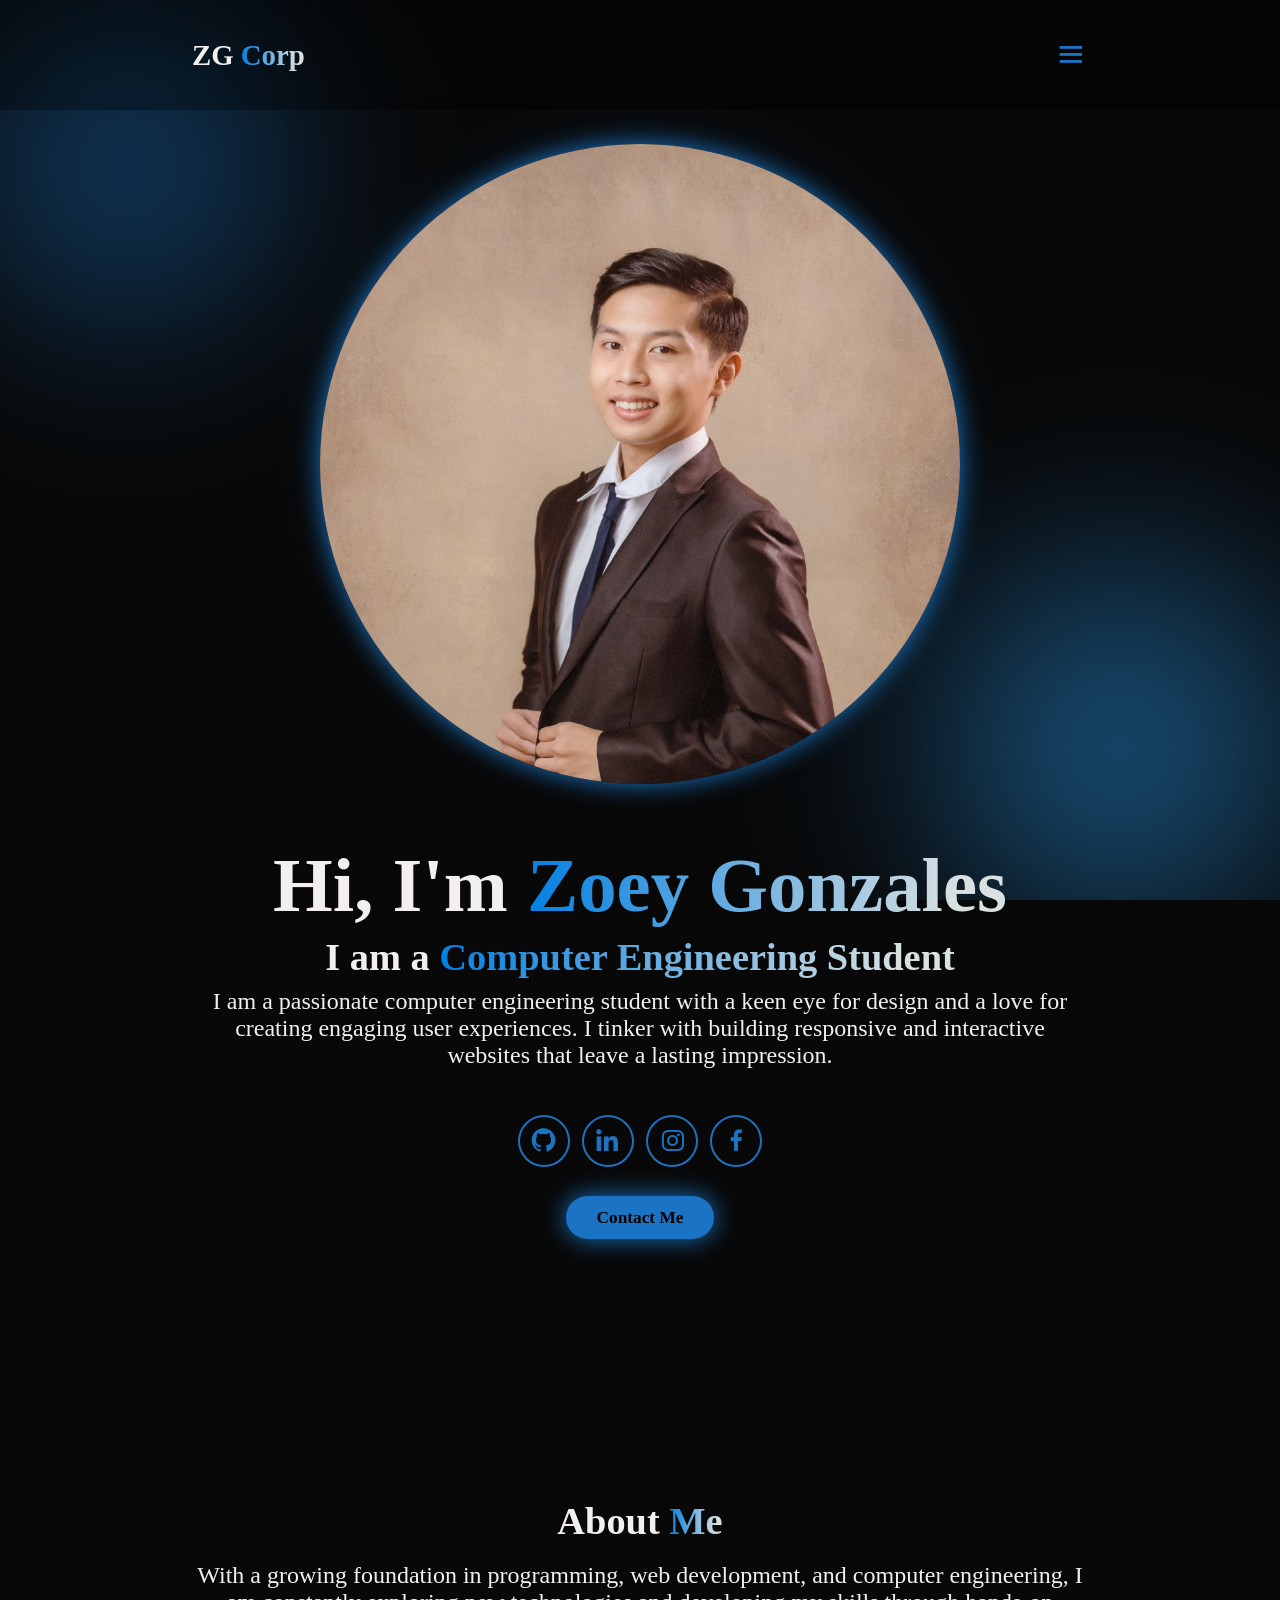
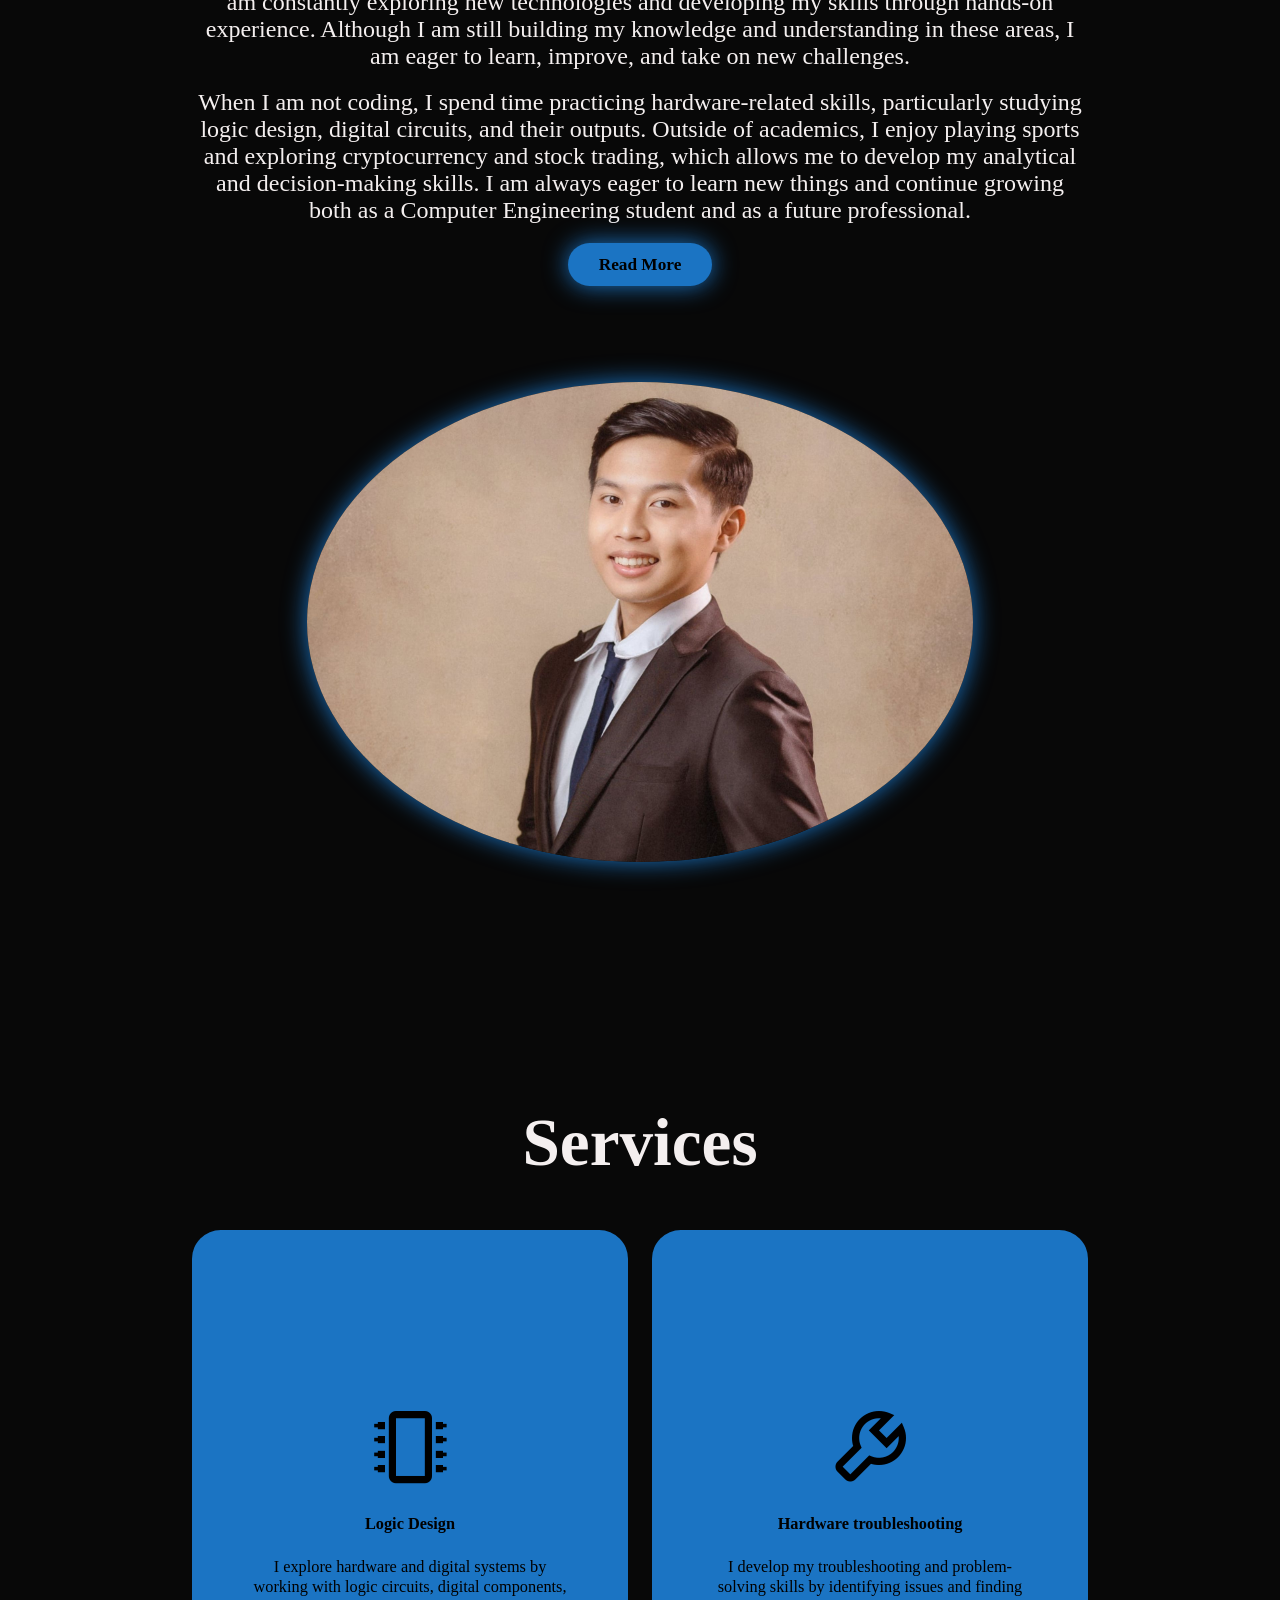
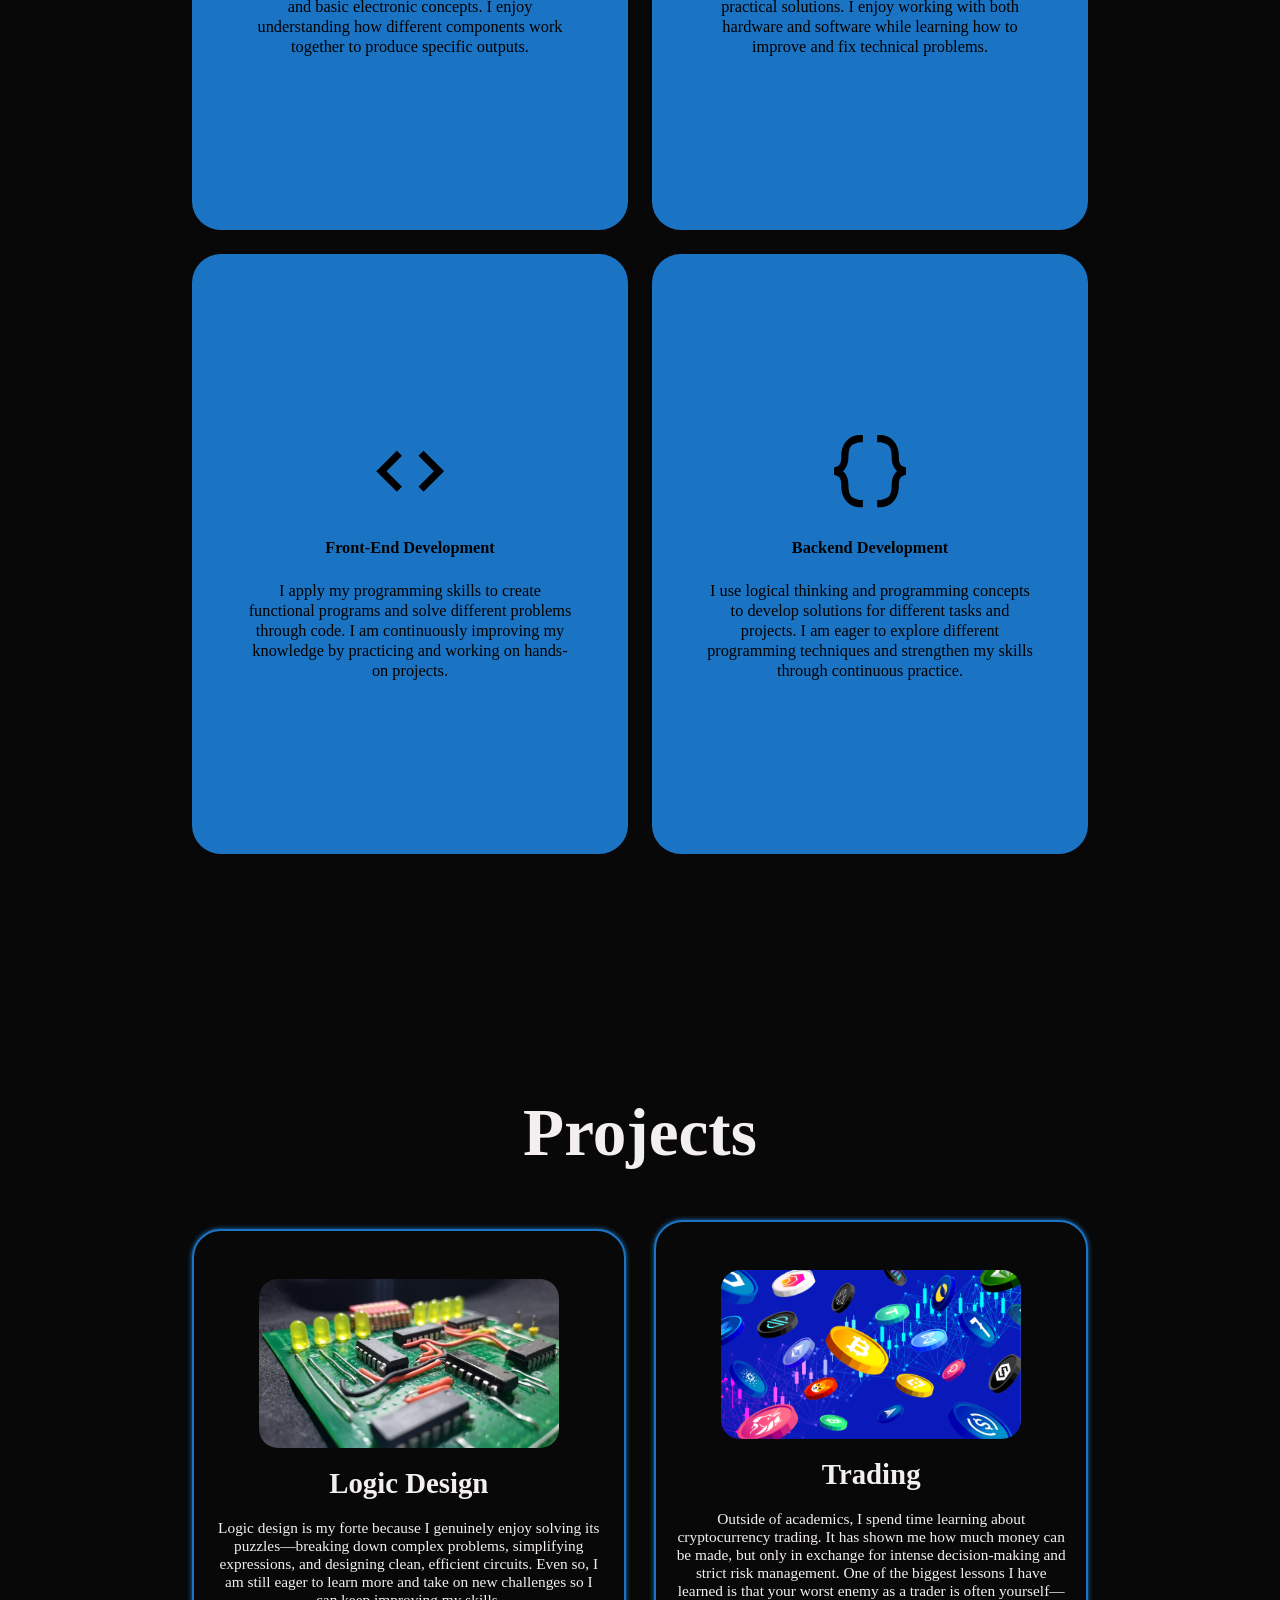
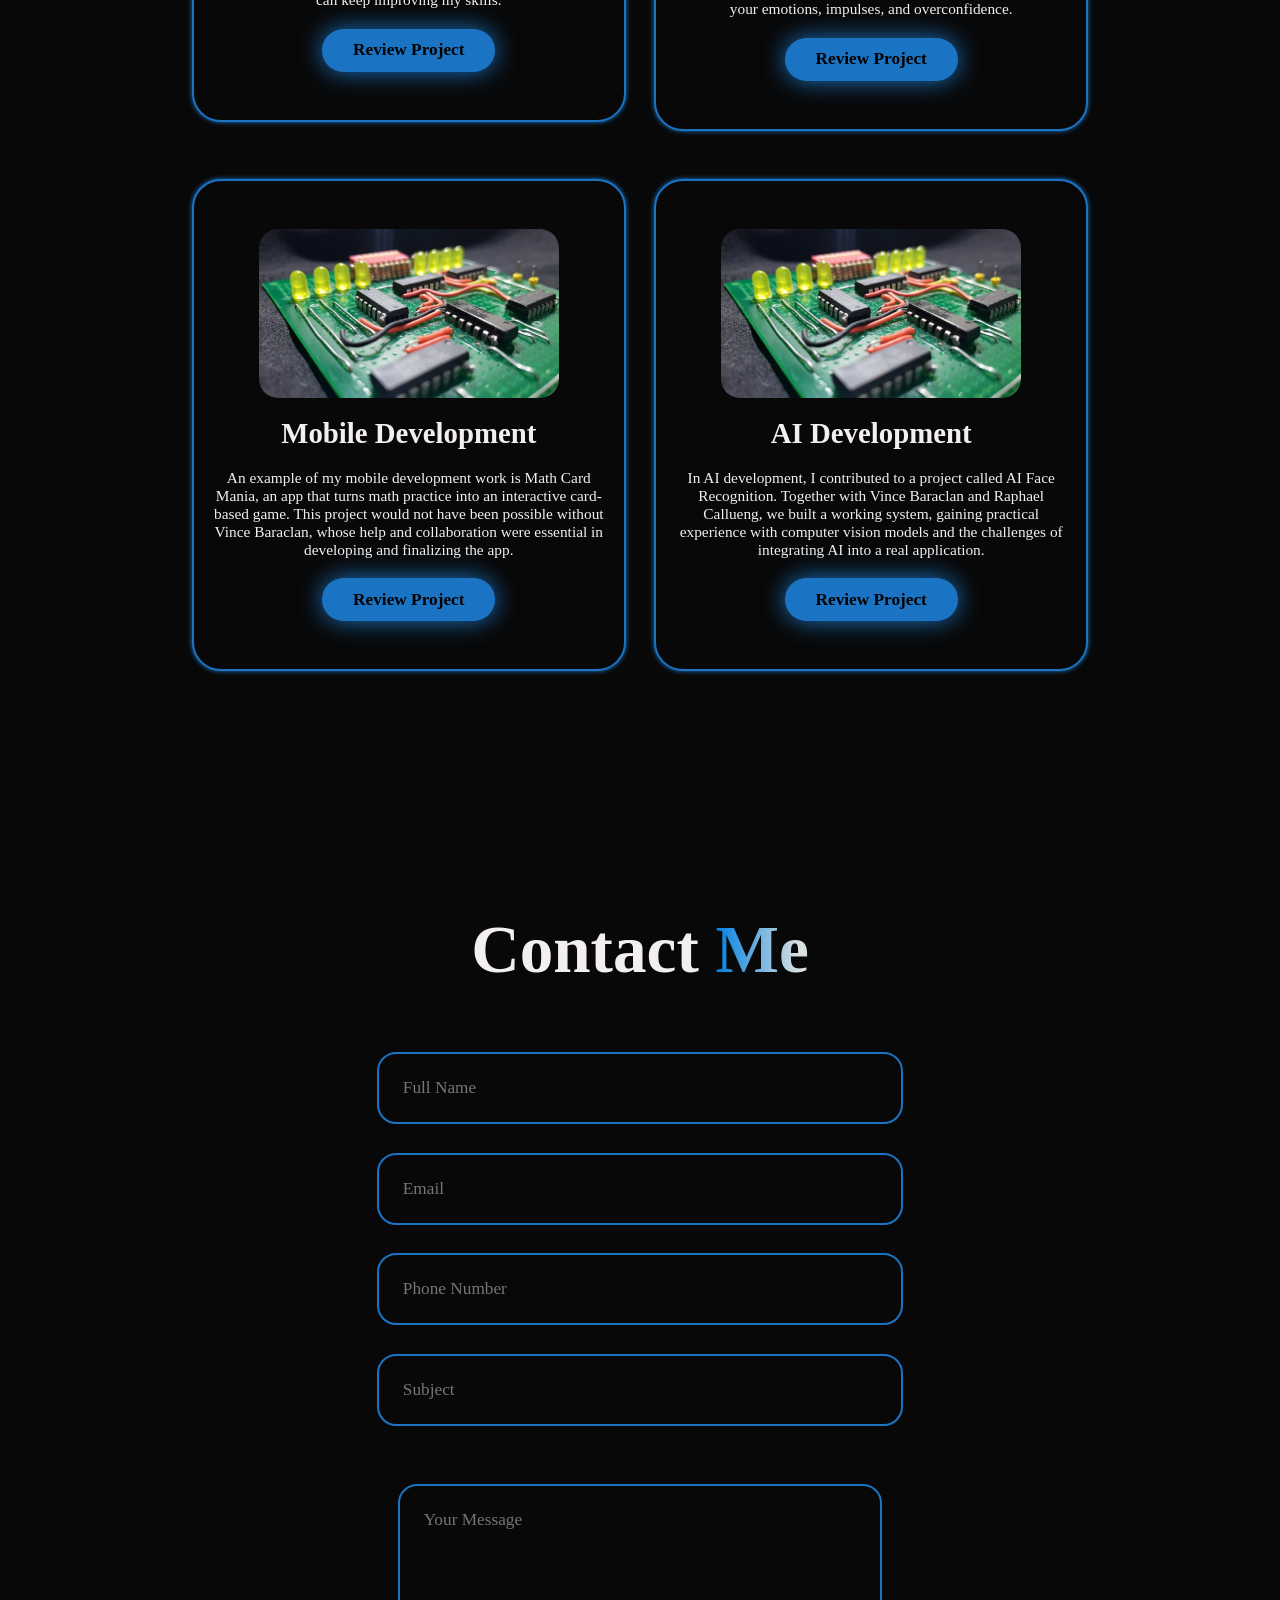
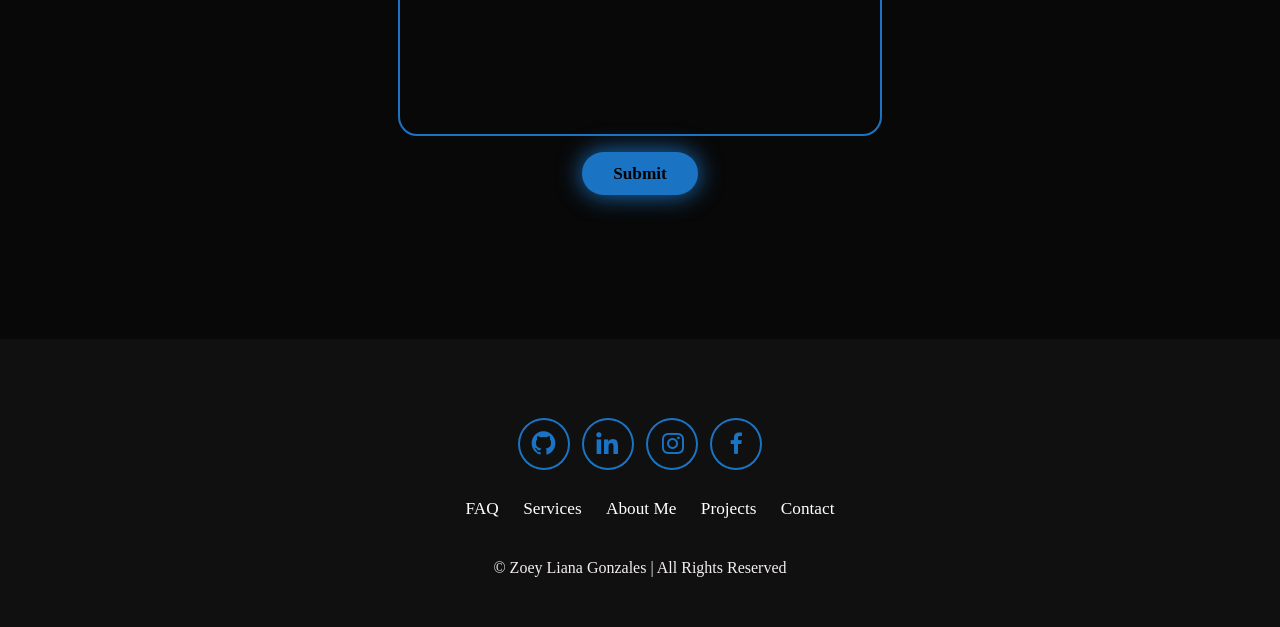
==== index.html @ 3fcd966b "Rename home.html to index.html" ====
<!DOCTYPE html>
<html lang="en">
  <head>
    <meta charset="UTF-8" />
    <meta name="viewport" content="width=device-width, initial-scale=1.0" />
    <title>Portfolio Website</title>
    <link rel="stylesheet" href="style.css" />
    <link
      href="https://unpkg.com/boxicons@2.1.4/css/boxicons.min.css"
      rel="stylesheet"/>
    <link rel="icon" type="image/png" href="favicon.png">
  </head>
  <body>

    
    <div id="glow"></div>
    

    <header class="header">

        <a href="#home" class="logo">ZG 
         <span>Corp</span>
        </a>

        <i class="bx bx-menu" id="menu-icon"></i>

        <nav class="navbar">
            <a href="#home">Home</a>
            <a href="#about">About</a>
            <a href="#services">Services</a>
            <a href="#projects">Projects</a>
            <a href="#contact">Contact</a>
        </nav>




    </header>

    <section class="home" id="home">
      <div class="home-content">
        <h1>
          Hi, I'm <span>Zoey Gonzales</span>
        </h1>
        <h3>I am a <span>Computer Engineering Student</span></h3>
        <p>
          I am a passionate computer engineering student with a keen eye for design and
          a love for creating engaging user experiences. I tinker with
          building responsive and interactive websites that leave a lasting
          impression.
        </p>
        <div class="social-icons">
          <a href="https://github.com/Vitazona" target="_blank" title="Goes to Github">
            <i class="bx bxl-github"></i>
          </a>

          <a href="https://www.linkedin.com/in/zoey-gonzales-838310298/" target="_blank" title="Goes to LinkedIn">
            <i class="bx bxl-linkedin"></i>
          </a>

          <a href="https://www.instagram.com/koala_minz/" target="_blank" title="Goes to Instagram">
            <i class="bx bxl-instagram"></i>
          </a>

          <a href="https://www.facebook.com/profile.php?id=61594314697159" target="_blank" title="Goes to Facebook">
            <i class="bx bxl-facebook"></i>
          </a>

        </div>
        
        <div class="btn-group">

          <a href="#contact" class="btn">Contact Me</a>
        </div>

      </div>

      <div class="home-img">
        <img src="Zoey.jpg" alt="">
      </div>
      
    </section>

    <section class="about" id="about">
      <div class="about-img">
        <img src="Zoey.jpg" alt="">
      </div>

      <div class="about-content">
        <h2>About <span>Me</span></h2>
        <p>
          With a growing foundation in programming, web development, and computer engineering, I am constantly 
          exploring new technologies and developing my skills through hands-on experience. Although I am still 
          building my knowledge and understanding in these areas, I am eager to learn, improve, and take on new 
          challenges.
        </p>
        <p>
          When I am not coding, I spend time practicing hardware-related skills, particularly studying 
          logic design, digital circuits, and their outputs. Outside of academics, I enjoy playing sports 
          and exploring cryptocurrency and stock trading, which allows me to develop my analytical and decision-making skills. 
          I am always eager to learn new things and continue growing both as a Computer Engineering student and as a future professional.
        </p>
        <a href="#" class="btn">Read More</a>
      </div>
    </section> 

    <section class="services" id="services">

      <h2 class="heading">Services</h2>
      
      <div class="services-container">
        <div class="service-box">
          <div class="service-info">
            <i class="bx bx-microchip"></i>
            <h4>Logic Design</h4>
            <p>
              I explore hardware and digital systems by working with 
              logic circuits, digital components, and basic electronic concepts. 
              I enjoy understanding how different components work together to produce 
              specific outputs.
            </p>
          </div>
        </div>

        <div class="service-box">
          <div class="service-info">
            <i class="bx bx-wrench"></i>
            <h4>Hardware troubleshooting</h4>
            <p>
              I develop my troubleshooting and problem-solving skills by identifying 
              issues and finding practical solutions. I enjoy working with both hardware 
              and software while learning how to improve and fix technical problems.
            </p>
          </div>
        </div>

        <div class="service-box">
          <div class="service-info">
            <i class="bx bx-code"></i>
            <h4>Front-End Development</h4>
            <p>
              I apply my programming skills to create functional programs and solve different 
              problems through code. I am continuously improving my knowledge by practicing 
              and working on hands-on projects.
            </p>
          </div>
        </div>

        <div class="service-box">
          <div class="service-info">
            <i class="bx bx-code-curly"></i>
            <h4>Backend Development</h4>
            <p>
              I use logical thinking and programming concepts to develop solutions for different tasks 
              and projects. I am eager to explore different programming techniques and strengthen my skills 
              through continuous practice.
            </p>
          </div>
        </div>
      </div>

    </section>

    <section class="projects" id="projects">

      <h2 class="heading">Projects</h2>

      <div class="project-box">
        <div class="project-card">
          <img src="logic-design.webp" alt="">

          <h3>Logic Design</h3>
          <p>
            Logic design is my forte because I genuinely enjoy solving its puzzles—breaking down complex problems, 
            simplifying expressions, and designing clean, efficient circuits. Even so, I am still eager to learn more and 
            take on new challenges so I can keep improving my skills.
          </p>
          <a href="https://www.tinkercad.com/dashboard/designs/circuits" target="_blank" title="Goes to Tinkercad">
            <div class="btn">Review Project</div>
          </a>
          
        </div>

        <div class="project-card">
          <img src="Crypto.png" alt="">

          <h3>Trading</h3>
          <p>
            Outside of academics, I spend time learning about cryptocurrency trading. It has shown me how much money can be made, 
            but only in exchange for intense decision-making and strict risk management. One of the biggest lessons I have learned 
            is that your worst enemy as a trader is often yourself—your emotions, impulses, and overconfidence.
          </p>
          <a href="https://www.binance.com/en" target="_blank" title="Goes to Tinkercad">
            <div class="btn">Review Project</div>
          </a>
        </div>

        <div class="project-card">
          <img src="logic-design.webp" alt="">

          <h3>Mobile Development</h3>
          <p>
            An example of my mobile development work is Math Card Mania, an app that turns math practice into an interactive card-based game. 
            This project would not have been possible without Vince Baraclan, whose help and collaboration were essential in developing 
            and finalizing the app.
          </p>
          <a href="https://github.com/Vitazona/Math-Card-Mania-1" target="_blank" title="Goes to Tinkercad">
            <div class="btn">Review Project</div>
          </a>
        </div>

        <div class="project-card">
          <img src="logic-design.webp" alt="">

          <h3>AI Development</h3>
          <p>
            In AI development, I contributed to a project called AI Face Recognition. Together with Vince Baraclan and Raphael Callueng, 
            we built a working system, gaining practical experience with computer vision models and the challenges of integrating AI into 
            a real application.
          </p>
          <a href="https://github.com/Vitazona/AI-Face-Recognition" target="_blank" title="Goes to Tinkercad">
            <div class="btn">Review Project</div>
          </a>
        </div>
      </div>

    </section>

    <section class="contact" id="contact">
      <h2 class="heading">Contact <span>Me</span>
      </h2>

      <form action='#'>

        <div class="input-group">
          <div class="input-box">
            <input type="text" placeholder="Full Name">
            <input type="email" placeholder="Email">
          </div>
          <div class="input-box">
            <input type="number" placeholder="Phone Number">
            <input type="text" placeholder="Subject">
          </div>


        </div>
        <div class="input-group-2">
          <textarea name="" id="" placeholder="Your Message" cols="30" rows="10"></textarea>
          <input type="submit" placeholder="Send Message" class="btn">

        </div>

      </form>
        
    </section>


      
    <footer class="footer">
      <div class="social-icons">
        <a href="#">
        <i class="bx bxl-github"></i>
        </a>

        <a href="#">
          <i class="bx bxl-linkedin"></i>
        </a>

        <a href="#">
          <i class="bx bxl-instagram"></i>
        </a>

        <a href="#">
          <i class="bx bxl-facebook"></i>
        </a>

      </div>

      <ul class="list">
        <li>
          <a href="#">FAQ</a>
        </li>

        <li>
          <a href="#services">Services</a>
        </li>

        <li>
          <a href="#about">About Me</a>
        </li>

        <li>
          <a href="#projects">Projects</a>
        </li>
          
        <li>
          <a href="#contact">Contact</a>
        </li>

      </ul>

      <p class="copyright">
        © Zoey Liana Gonzales | All Rights Reserved
      </p>

    </footer>
    <script src="script.js"></script>
  </body>
</html>
---- style.css ----
* {
  margin: 0;
  padding: 0;
  box-sizing: border-box;
  text-decoration: none;
  scroll-behavior: smooth;
  font-family: "Poppins";
}
:root {
  --bg-color: #080808;
  --second-bg-color: #101010;
  --text-color: rgb(244, 239, 239);
  --main-color: #1b74c3;
}
html {
  font-size: 60%;
  overflow-x: hidden;
}

body {
  background-color: var(--bg-color);
  color: var(--text-color);
}

/*Part 0 Glowing Cursor*/

#glow {
  position: fixed;
  inset: 0;
  z-index: -10;
  pointer-events: none;
  overflow: hidden;
  background: #080808;
 
  background-image:
    radial-gradient(
      600px circle at var(--x, 50%) var(--y, 50%),
      rgba(27, 116, 195, 0.35),
      transparent 60%
    );
  transition: background-image 0.1s ease-out;
}

#glow::before,
#glow::after {
  content: "";
  position: absolute;
  border-radius: 50%;
  filter: blur(80px);
  opacity: 0.55;
}
#glow::before {
  width: 40vw; height: 40vw;
  top: -10%; left: -10%;
  background: radial-gradient(circle, #1b74c3, transparent 70%);
  animation: drift1 18s ease-in-out infinite alternate;
}
#glow::after {
  width: 45vw; height: 45vw;
  bottom: -15%; right: -10%;
  background: radial-gradient(circle, #2da6ff, transparent 70%);
  animation: drift2 22s ease-in-out infinite alternate;
}
@keyframes drift1 {
  0%   { transform: translate(0, 0) scale(1); }
  100% { transform: translate(15vw, 20vh) scale(1.25); }
}
@keyframes drift2 {
  0%   { transform: translate(0, 0) scale(1.1); }
  100% { transform: translate(-12vw, -18vh) scale(0.9); }
}

/*Part 1 Home*/

.header {
  position: fixed;
  width: 100%;
  top: 0;
  left: 0;
  padding: 4rem 15%;
  background: rgba(0, 0, 0, 0.3);
  backdrop-filter: blur(9px);
  display: flex;
  justify-content: space-between;
  align-items: center;
  z-index: 1000;
}

#menu-icon {
  font-size: 3.5rem;
  color: var(--main-color);
  display: none;
}

.logo {
  font-size: 3rem;
  color: var(--text-color);
  font-weight: 800;
  cursor: pointer;
  transition: 0.3s ease-in-out;
}

.logo:hover {
  transform: scale(1.1);
}

span{
  background: linear-gradient(
    270deg, 
    #dae1e1 10%, 
    #0280e1 100%
  );  
  background-clip: text;
  color:transparent;
}
.navbar a {
  font-size: 1.8rem;
  color: var(--text-color);
  margin-left: 4rem;
  font-weight: 500;
  transition: 0.3s ease-in-out;
  border-bottom: 3px solid transparent;
}
.navbar a:hover {
  color: var(--main-color);
  border-bottom: 3px solid var(--main-color);
}


.gradient-btn:hover{
  transform: scale(1.05);
}

section {
  min-height: 100vh;
  padding:10rem 15%;
}
.home{
  display: flex;
  align-items: center;
  justify-content: center;
  gap: 15rem;

}

.home-content{
  display: flex;
  flex-direction: column;
  align-items: flex-end;
  text-align: right;
}

.home-content h1{
  font-size: 8rem;
  font-weight: 700;
  margin-top: 1.5rem;
  line-height: 1;
  
}
.home-content h3{
  margin: 1rem 0;
  font-size: 4rem;

}
.home-content p{
  font-size: 2.5rem;
  font-weight: 500;
  margin-bottom: 1.8rem;
}
.home-img img{
  width: 50rem;
  height: 50rem;
  object-fit: cover;
  border-radius: 50%;
  box-shadow: 0 0 25px var(--main-color);
  transition: 0.4s ease-in-out;
}
.home-img img:hover{
  box-shadow: 0 0 50px var(--main-color),
              0 0 50px var(--main-color),
              0 0 50px var(--main-color);
}

/*Part 2 socials*/

.social-icons a{
  display: inline-flex;
  align-items: center;
  justify-content: center;
  font-size: 3rem;
  padding: 1rem;
  background: transparent;
  border: 2px solid var(--main-color);
  border-radius: 50%;
  color: var(--main-color);
  margin: 3rem 0.5rem;
  transition: 0.3s ease-in-out;
}

.social-icons a:hover{
  color: var(--text-color);
  background-color: var(--main-color);
  transform: scale(1.2) translateY(-5px);
  box-shadow: 0 0 25px var(--main-color);
}
.btn-group{
  display: flex;
  gap: 1.5rem;

}
.btn{
  display: inline-block;
  padding: 1rem 3rem;
  background-color: var(--main-color);
  box-shadow: 0 0 25px var(--main-color);
  border-radius: 3rem;
  font-size: 1.8rem;
  color: black;
  border: 2px solid transparent;
  font-weight: 600;
  transition: 0.3s ease-in-out;
}
.btn:hover{
  transform: scale(1.05);
    box-shadow: 0 0 50px var(--main-color),
                0 0 50px var(--main-color);
}
.btn-group a:nth-of-type(2){
  background-color: black;
  color: var(--main-color);
  border: 2px solid var(--main-color);
  box-shadow: 0 0 25px transparent;
}
.btn-group a:nth-of-type(2):hover{
  background-color: var(--main-color);
  color: black;
  box-shadow: 0 0 50px var(--main-color);
}

/*Part 4 About*/

.about{
  display: flex;
  justify-content: center;
  align-items: center;
  gap: 10rem;
 

}

.about-img img{
  width: 50rem;
  height: 50rem;
  object-fit: cover;
  border-radius: 50%;
  box-shadow: 0 0 25px var(--main-color);
  transition: 0.4s ease-in-out;

}
.about-img img:hover{
  box-shadow: 0 0 50px var(--main-color),
              0 0 50px var(--main-color),
              0 0 100px var(--main-color);
}
.about-content h2{
  font-size: 4rem;
  text-align: left;

}
.about-content p{
  font-size: 2.5rem;
  margin-bottom: 2rem;
}
.abut-content .btn{
  margin-top: 3rem 0;
}

::-webkit-scrollbar {
  width: 20px;
}

::-webkit-scrollbar-thumb {
  background: var(--main-color);
}

::-webkit-scrollbar-track {
  background: var(--second-bg-color);
}

/*Part 5 Services*/

.heading{
  text-align: center;
  font-size: 7rem;
  margin: 5rem 0;

}
.services{
  
  color:black;

}
.services h2{
  color: var(--text-color);
}
.services-container{
  display:grid;
  grid-template-columns: repeat(auto-fit, minmax(300px, 1fr));
  align-items: center;
  gap: 2.5rem;
}
.service-box{
  display: flex;
  justify-content: center;
  align-items: center;
  background-color: var(--main-color);
  height: 600px;
  border-radius: 3rem;
  cursor: pointer;
  border: 5px solid transparent;
  transition: 0.4s ease-in-out;
}
.service-box:hover{
  background: var(--second-bg-color);
  color: var(--main-color);
  border: 5px solid var(--main-color);
  transform: scale(1.03);
}
.service-info{
  font-size: 1.7rem;
  display: flex;
  flex-direction: column;
  text-align: center;
  justify-content: center;
  align-items: center;
  padding:5rem;
}
.service-info h4{
  font-size: rem;
  margin: 2rem 0;
  font-weight: 600;
  line-height: 1.7;
}
.service-info i{
  font-size: 9rem;
}

/*Part 6 Project*/

.project-box{
  display:grid;
  grid-template-columns: repeat(auto-fit, minmax(350px, 1fr));
  place-items: center;
  gap:3rem;
  row-gap: 5rem;
}

.project-card{
  display: flex;
  flex-direction: column;
  align-items: center;
  justify-content: center;
  text-align: center;
  background-color: var(--bg-color);
  border: 2px solid var(--main-color);
  border-radius: 3rem;
  gap: 2rem;
  padding: 5rem 2rem;
  overflow: hidden;
  cursor:pointer;
  box-shadow: 0 0 5px var(--main-color);
  transition: 0.3s ease;

}
.project-card:hover{
  box-shadow: 0 0 25px var(--main-color),
              0 0 25px var(--main-color),
              0 0 25px var(--main-color);
  transform: scale(1.02);
}
.project-card img{
  max-width: 300px;
  border-radius: 2em;
  object-fit: cover;
}
.project-card h3{
  font-size: 3rem;

}
.project-card p{
  font-size: 1.6rem;
}


/*Part 7 Contact*/


.contact h2{
  margin-bottom: 3rem;
  color: var(--text-color);

}
.contact form{
  display: flex;
  align-items: center;
  justify-content: center;
  gap: 3rem;
  margin: 5rem 0;
  text-align: center;

}
.contact form .input-box input,
.contact form textarea{
  width: 100%;
  padding: 2.5rem;
  font-size: 1.8rem;
  color: var(--text-color);
  background-color: var(--bg-color);
  border: 2px solid var(--main-color);
  border-radius: 2rem;
  margin: 1.5rem 0;
  resize: none;
}

.footer{
  background-color: var(--second-bg-color);
  padding: 50px 0;

}
.footer .social-icons{
  text-align: center;
}

.footer ul{
  text-align: center;
  font-size: 1.8rem;

}
.footer ul li{
  display: inline-block;
  margin-left: 20px;
}

.footer ul li a{
  color: white;
  border-bottom: 3px solid transparent;
  transition: 0.3s ease-in-out;

}
.footer .copyright{
  text-align: center;
  margin-top: 40px;
  font-size: 16px;
}

@media(max-width:1285px){
  #menu-icon{
    display: block;
  }

  .navbar{
  position: absolute;
  top: 100%;
  right: 0;
  width: 50%;
  padding: 1rem 3rem;
  background: rgba(0, 0, 0, 0.8);
  border-bottom-left-radius: 2px var(--main-color);
  border-bottom: 2px solid var(--main-color);
  display: none;
  }

.navbar a{
  display: block;
  font-size: 2rem;
  margin: 3rem 0;
  color:var(--text-color);
  

  }
.navbar.active{
  display: block;


  }
  .gradient-btn{
    display: none;
  }
  .home{
    flex-direction: column-reverse;
    margin: 5rem 0;
    gap: 5rem
  }

  .home-content{
    align-items: center;
    text-align:center;
  }
  .home-img img{
    width: 50vw;
    height: 50vw;
  }
  .about{
    flex-direction: column-reverse;
    text-align: center;

  }

  .about h2{
    text-align: center;
    margin: 2rem 0;
  } 
  .about img{
    width: 52vw;
  }

  .contact form{
    flex-direction: column;
  }
}
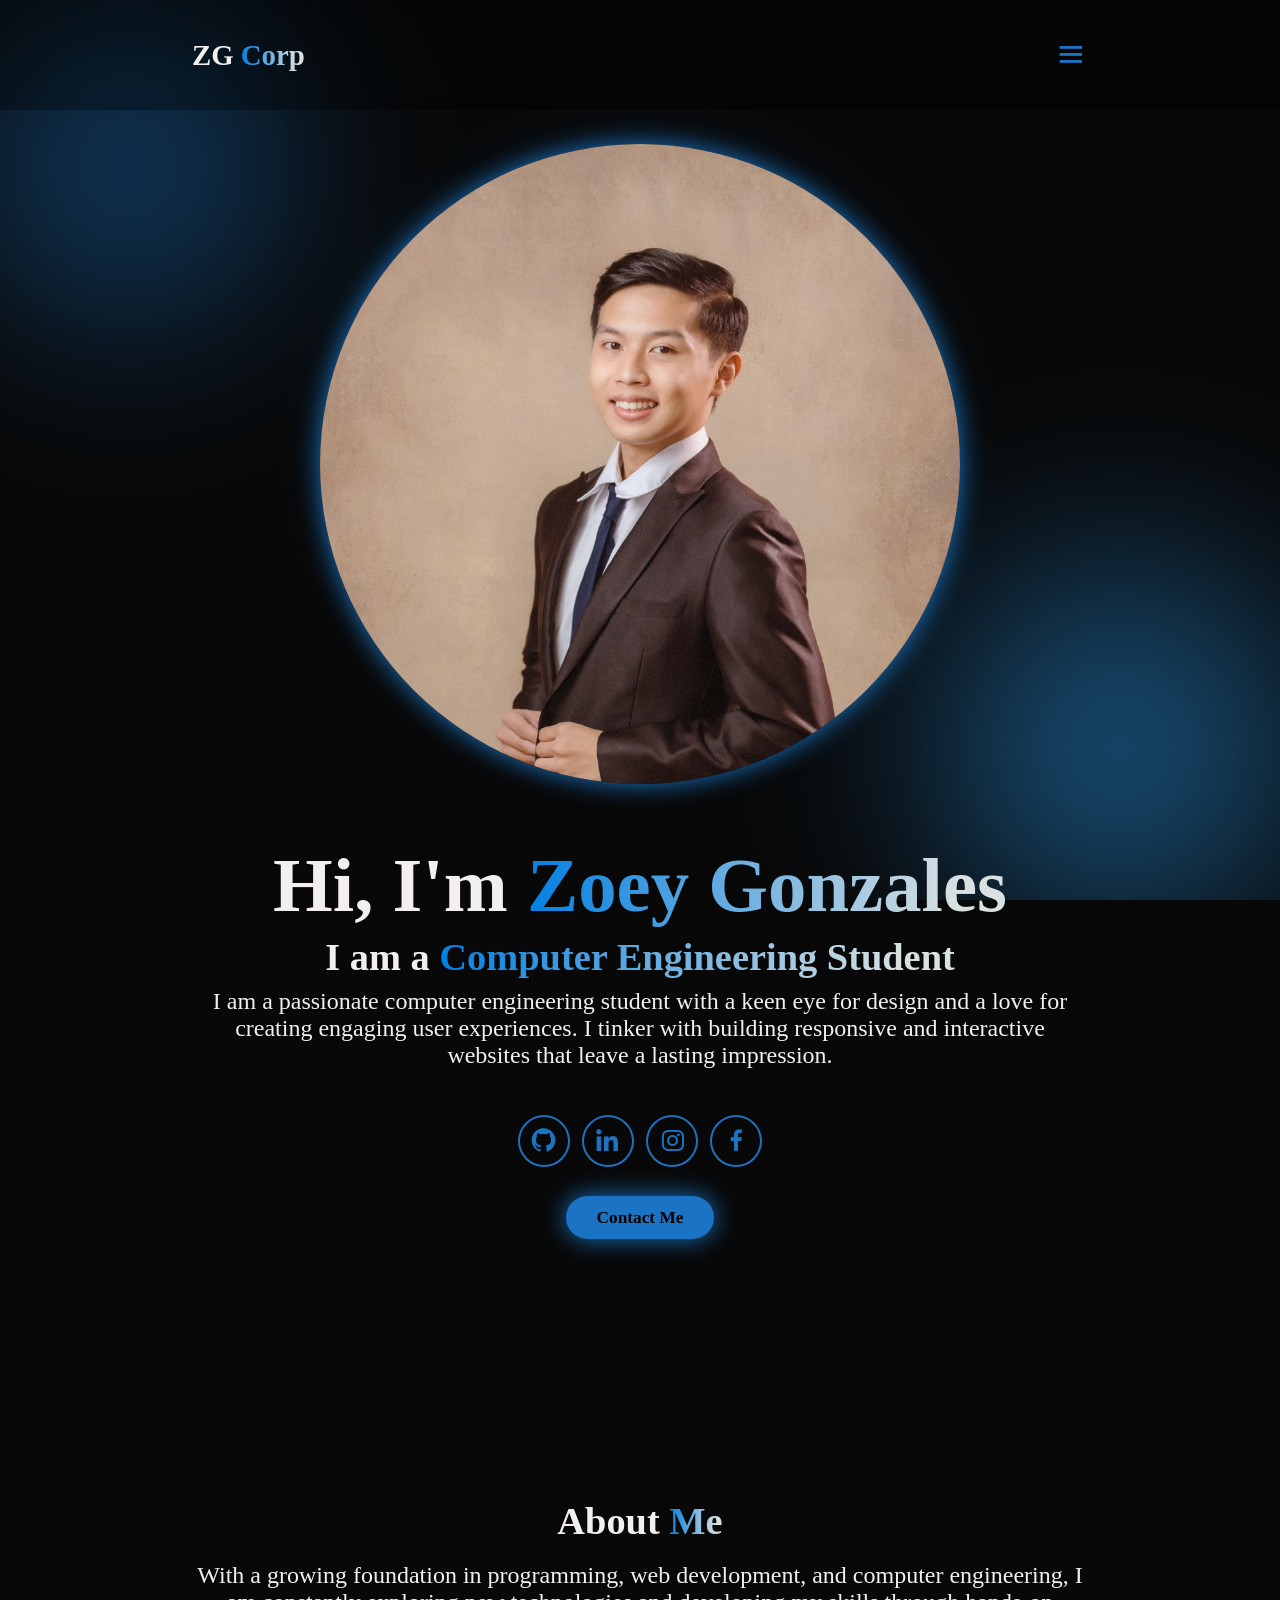
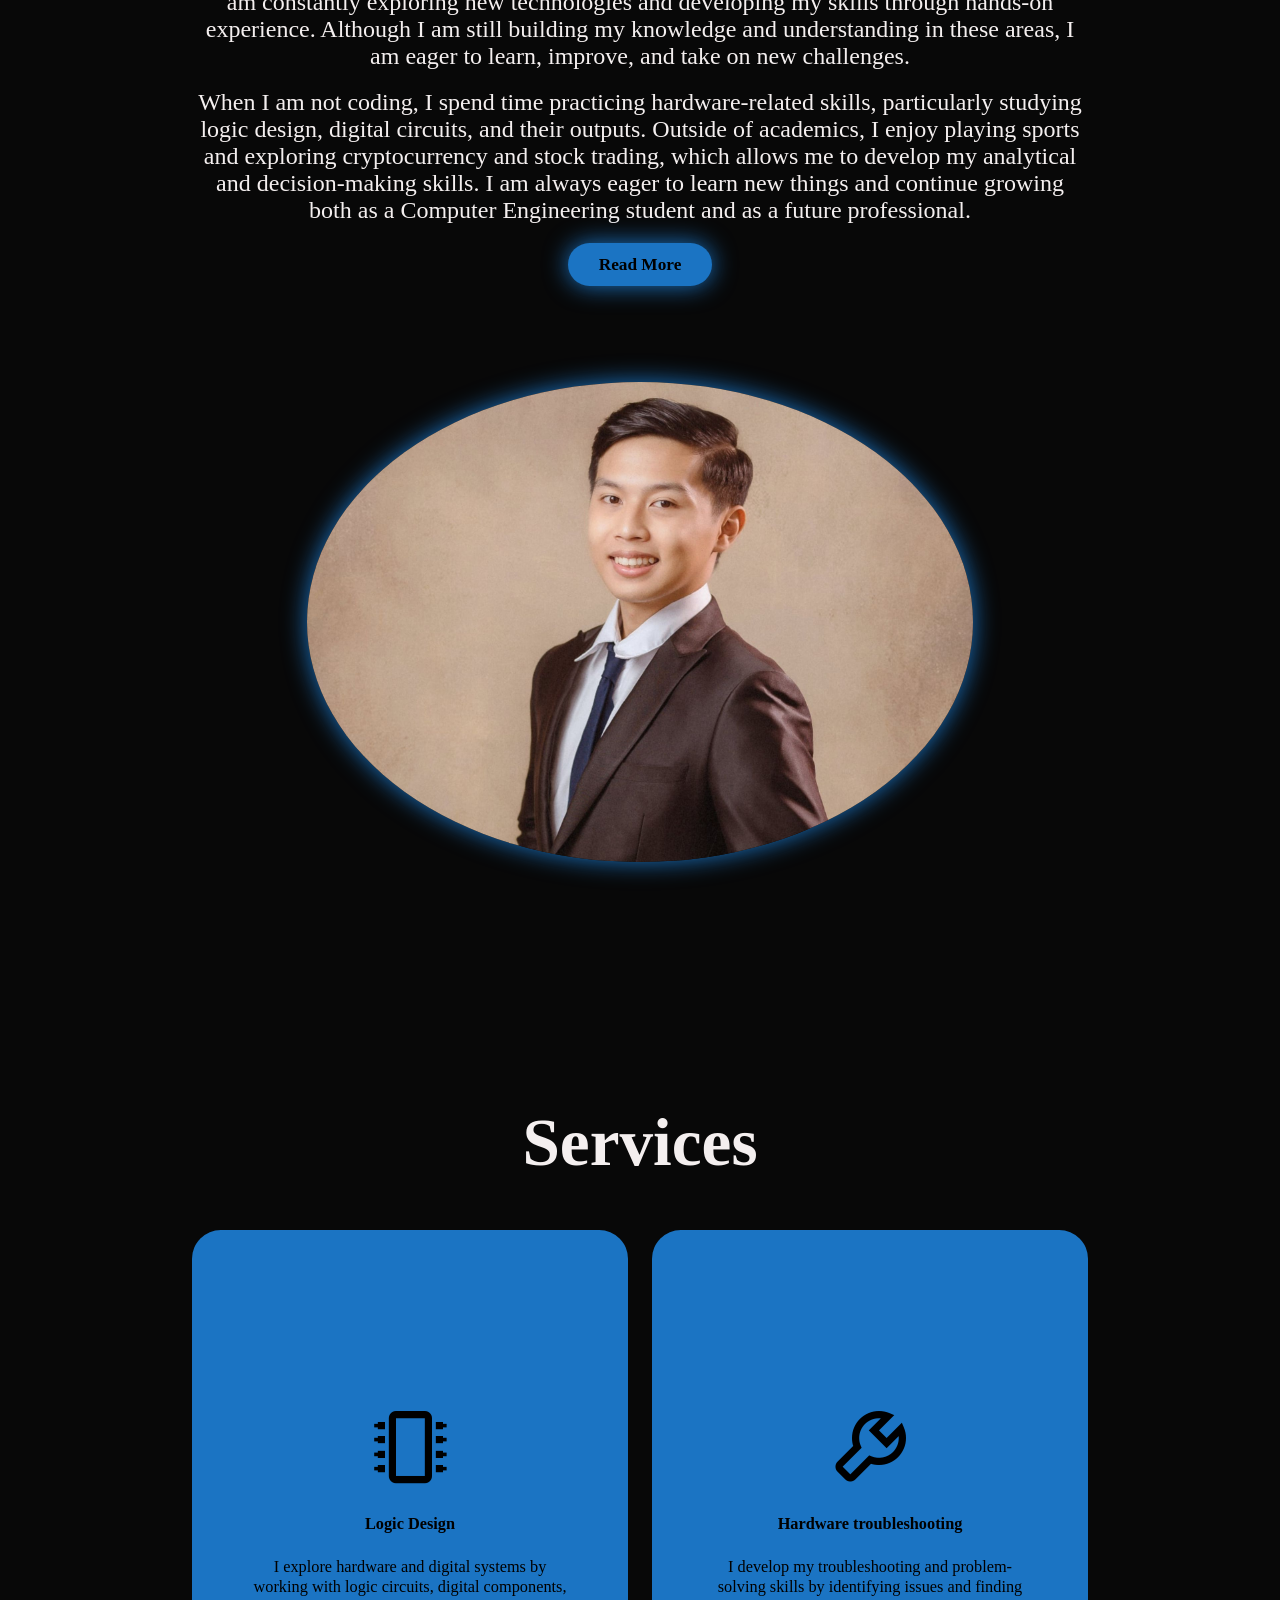
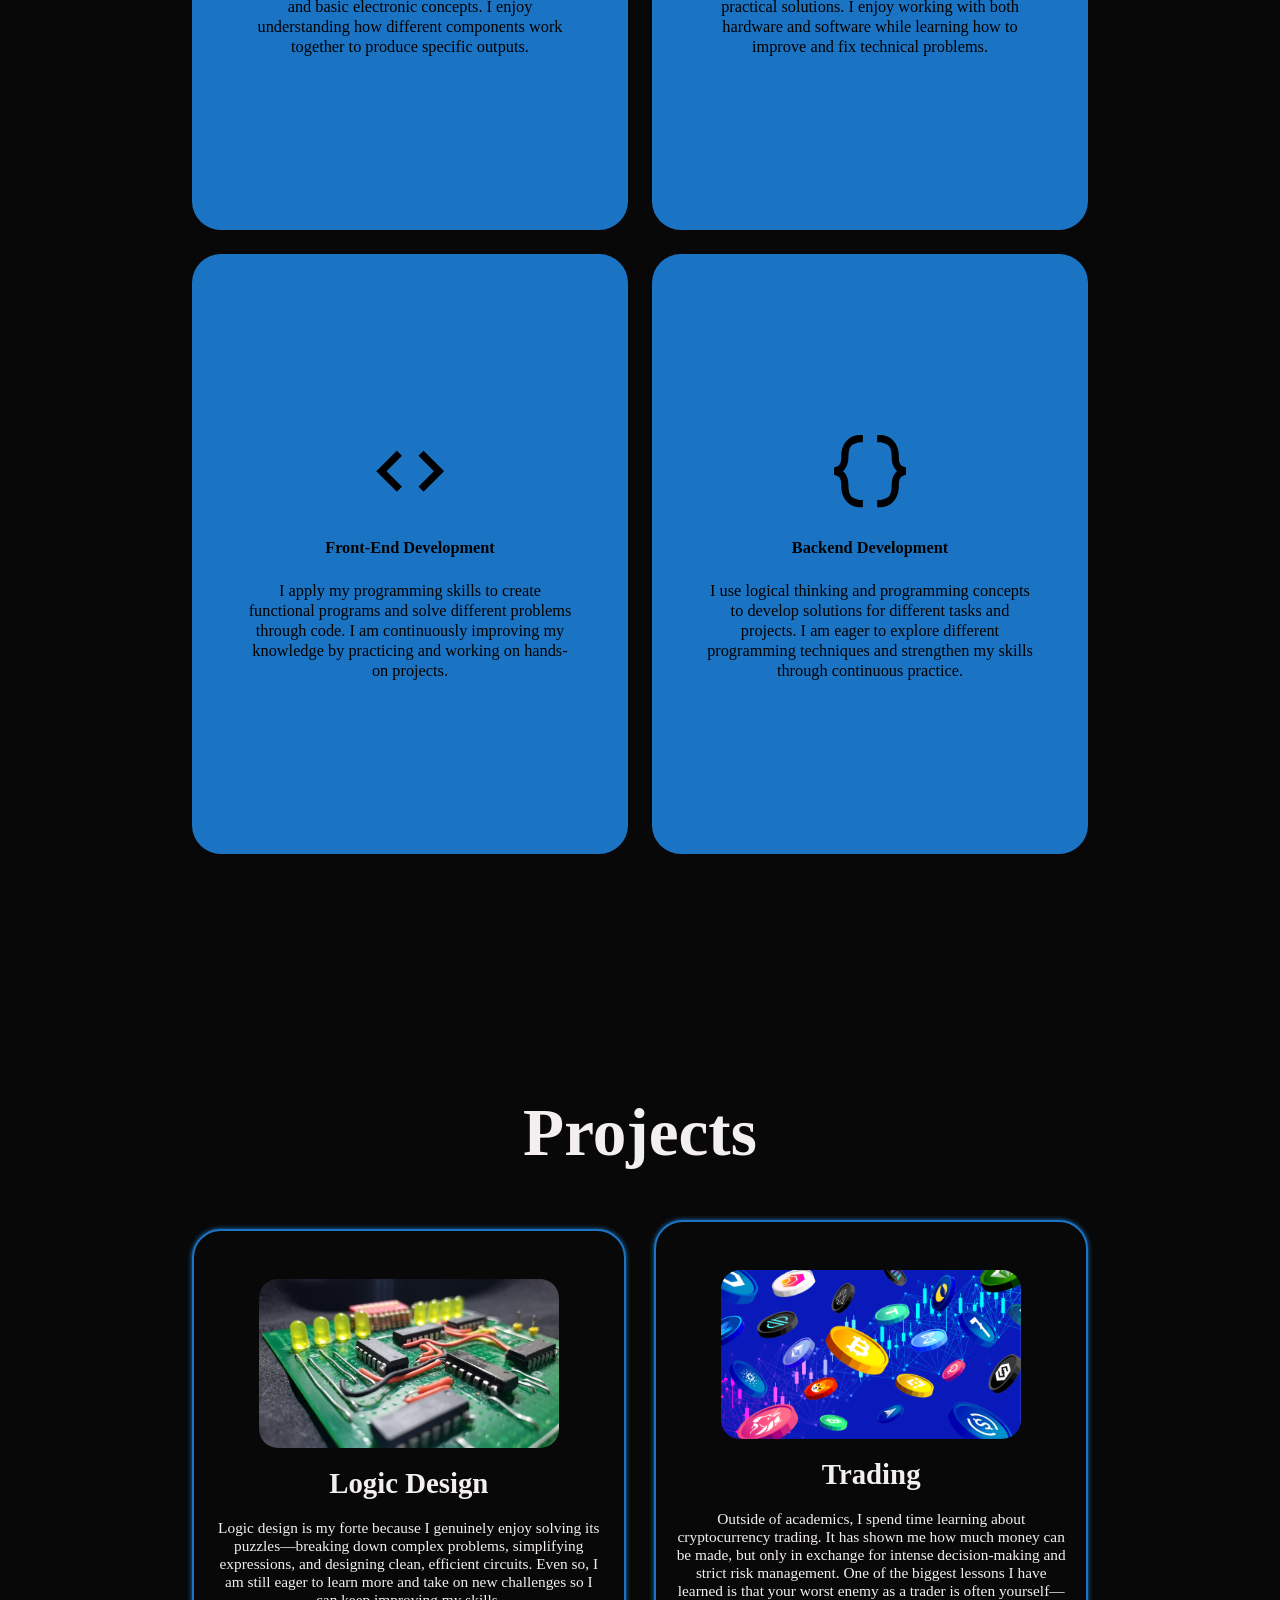
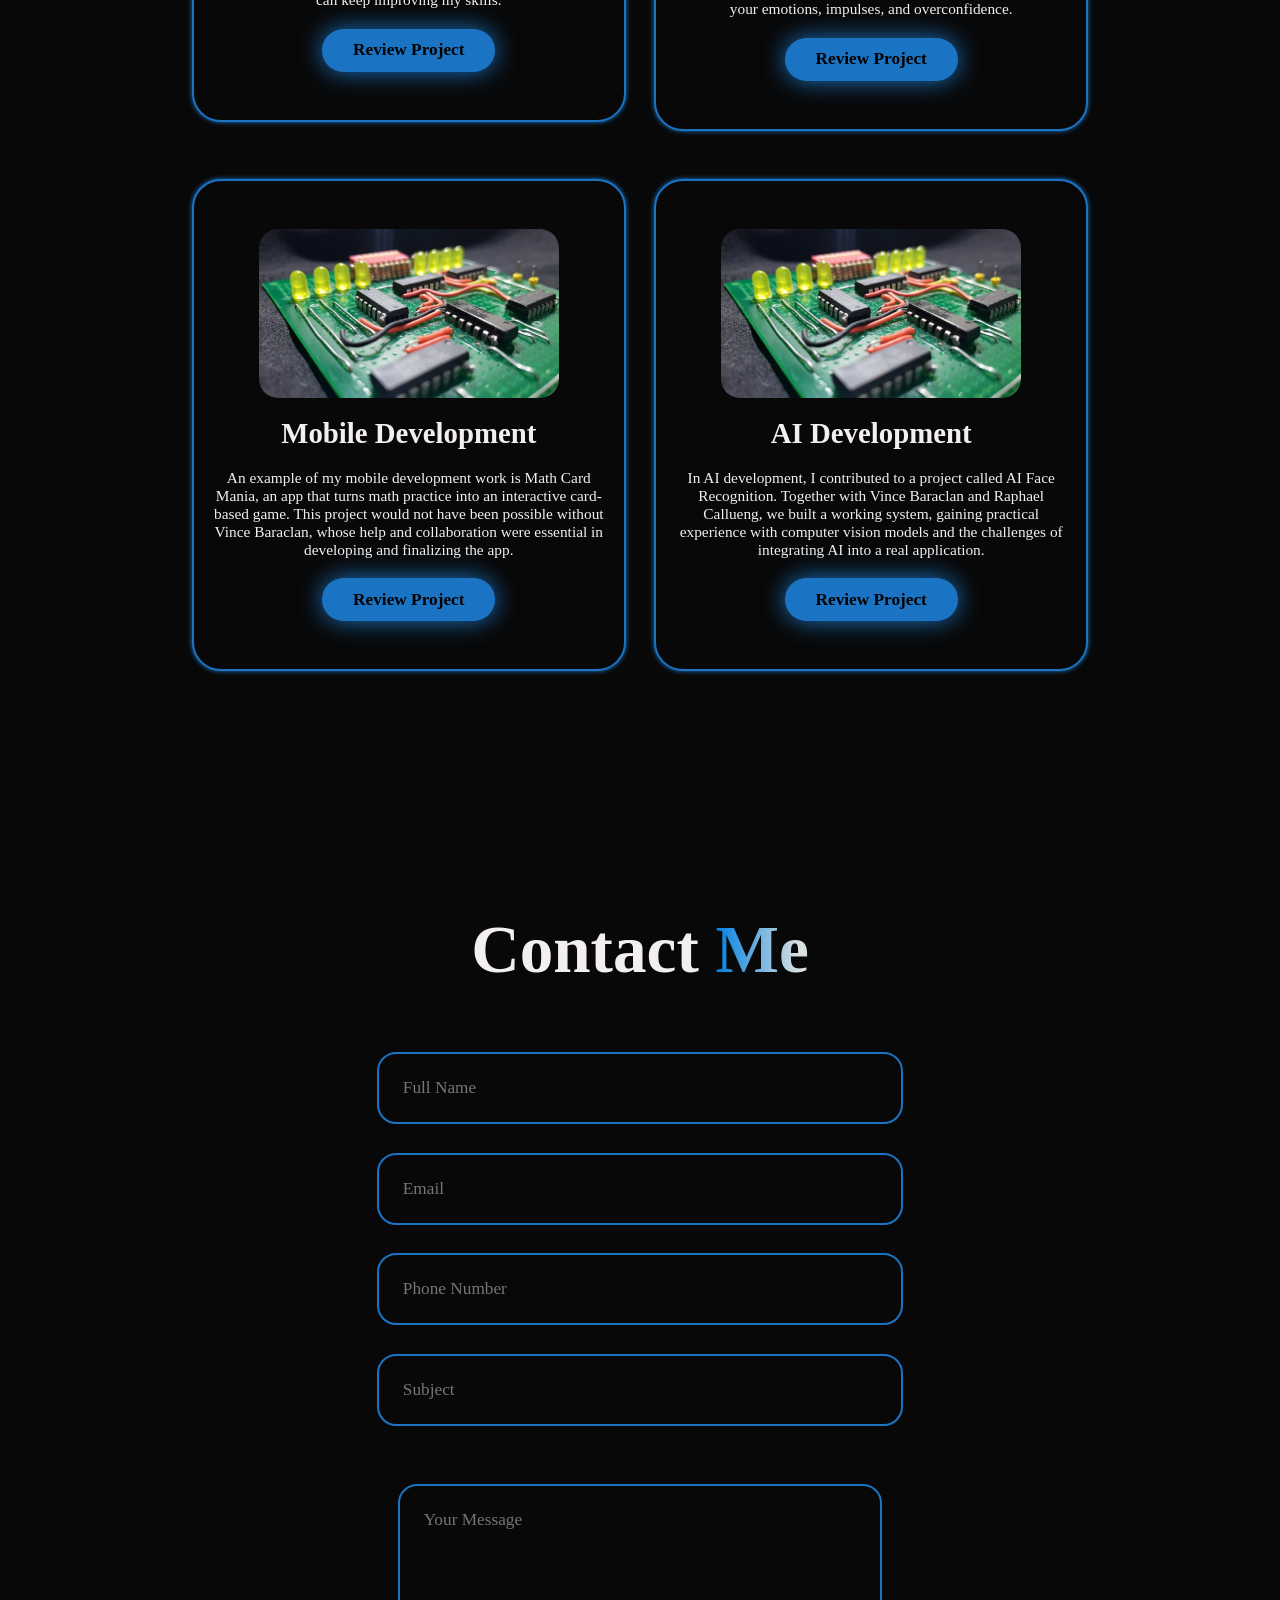
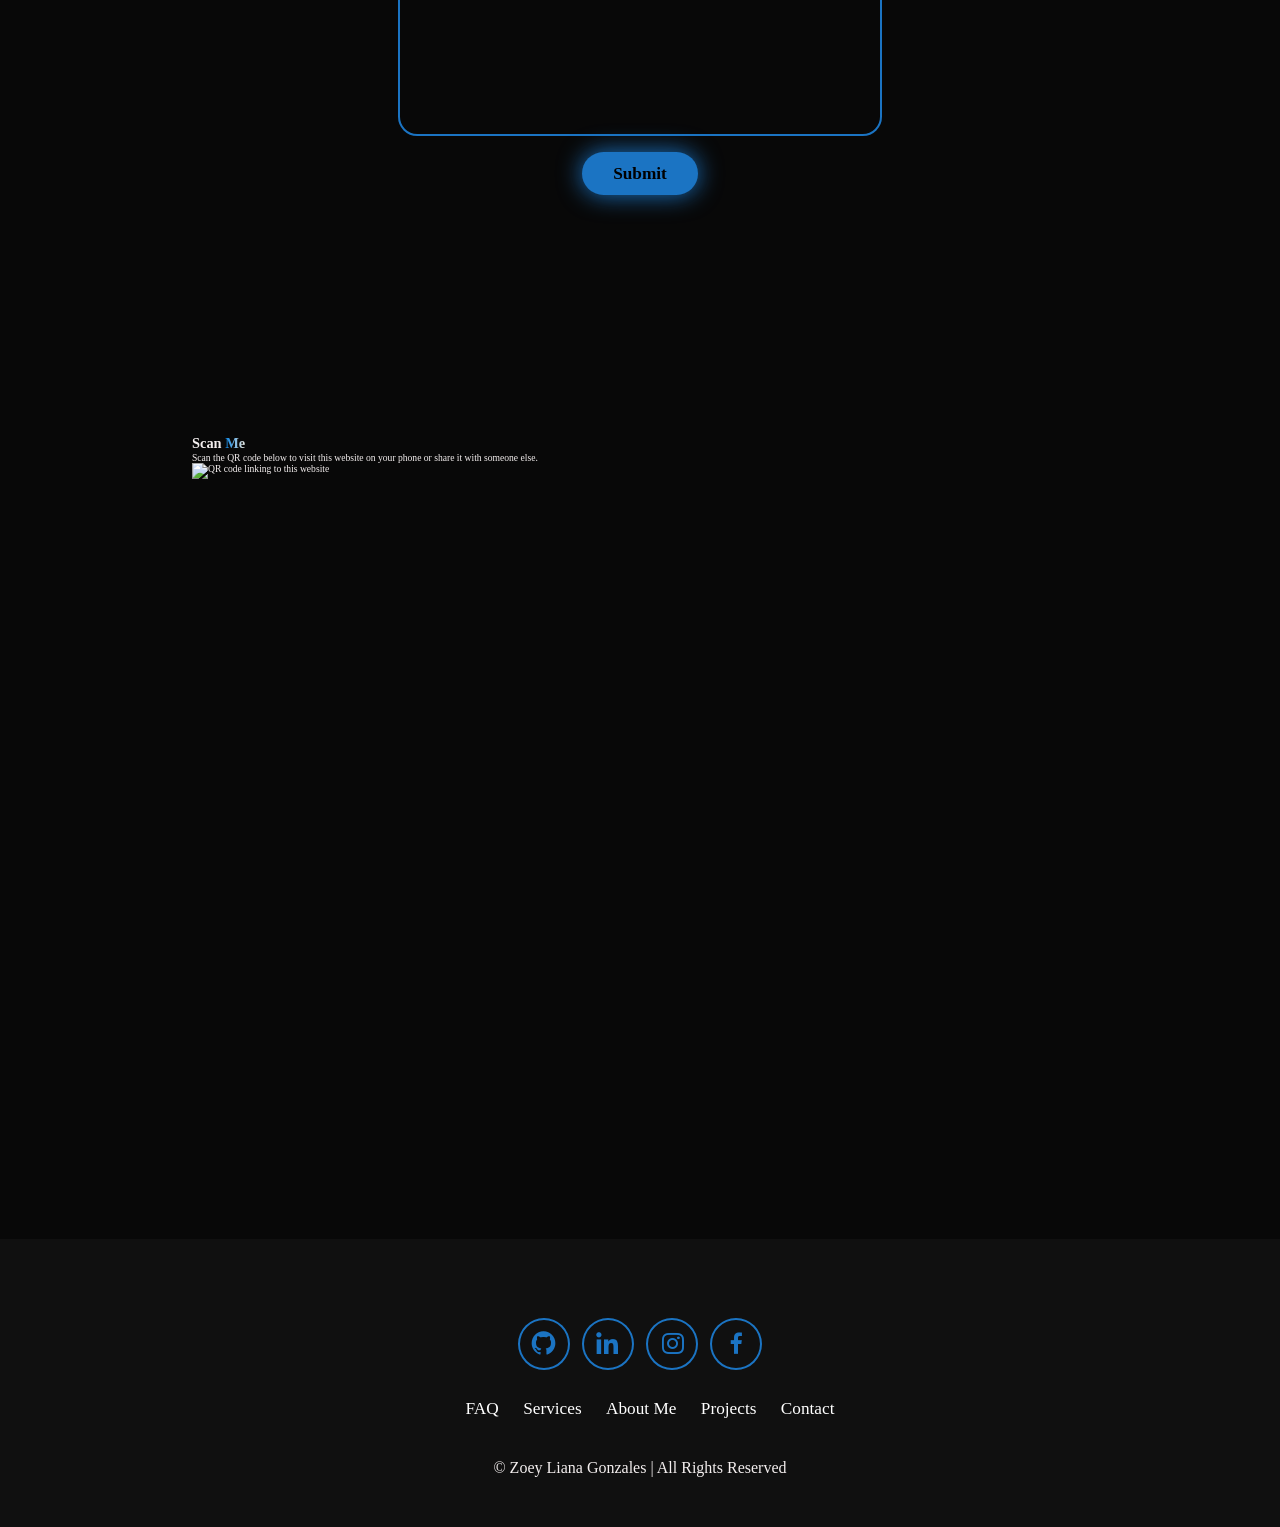
==== commit 749c5876: "Fix HTML encoding issues in index.html" ====
--- a/index.html
+++ b/index.html
@@ -254,8 +254,17 @@
         
     </section>
 
-
-      
+    <section class="qr-code" id="qr-code">
+      <div class="qr-content">
+        <h2>Scan <span>Me</span></h2>
+        <p>Scan the QR code below to visit this website on your phone or share it with someone else.</p>
+      </div>
+
+      <div class="qr-img">
+        <img src="https://api.qrserver.com/v1/create-qr-code/?size=300x300&color=1b74c3&bgcolor=080808&data=https://yourwebsite.com" alt="QR code linking to this website">
+      </div>
+    </section>
+
     <footer class="footer">
       <div class="social-icons">
         <a href="#">
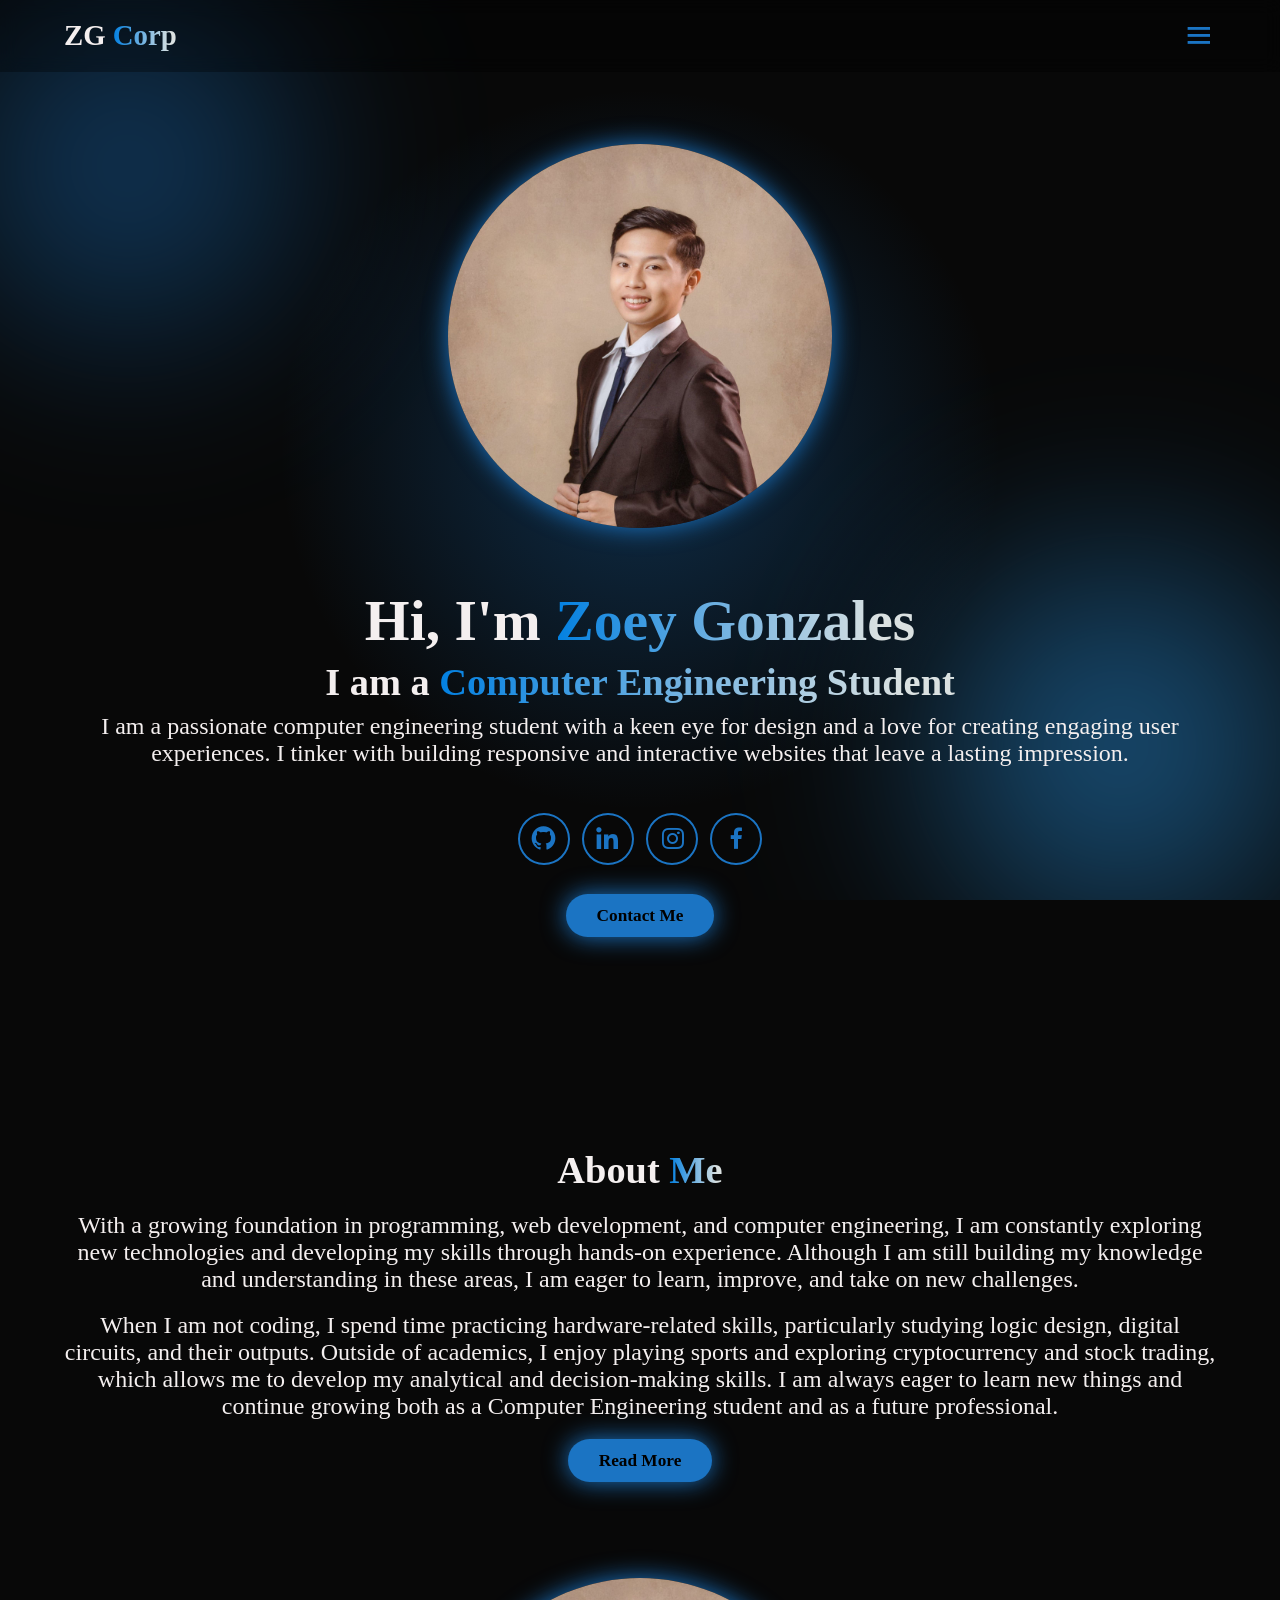
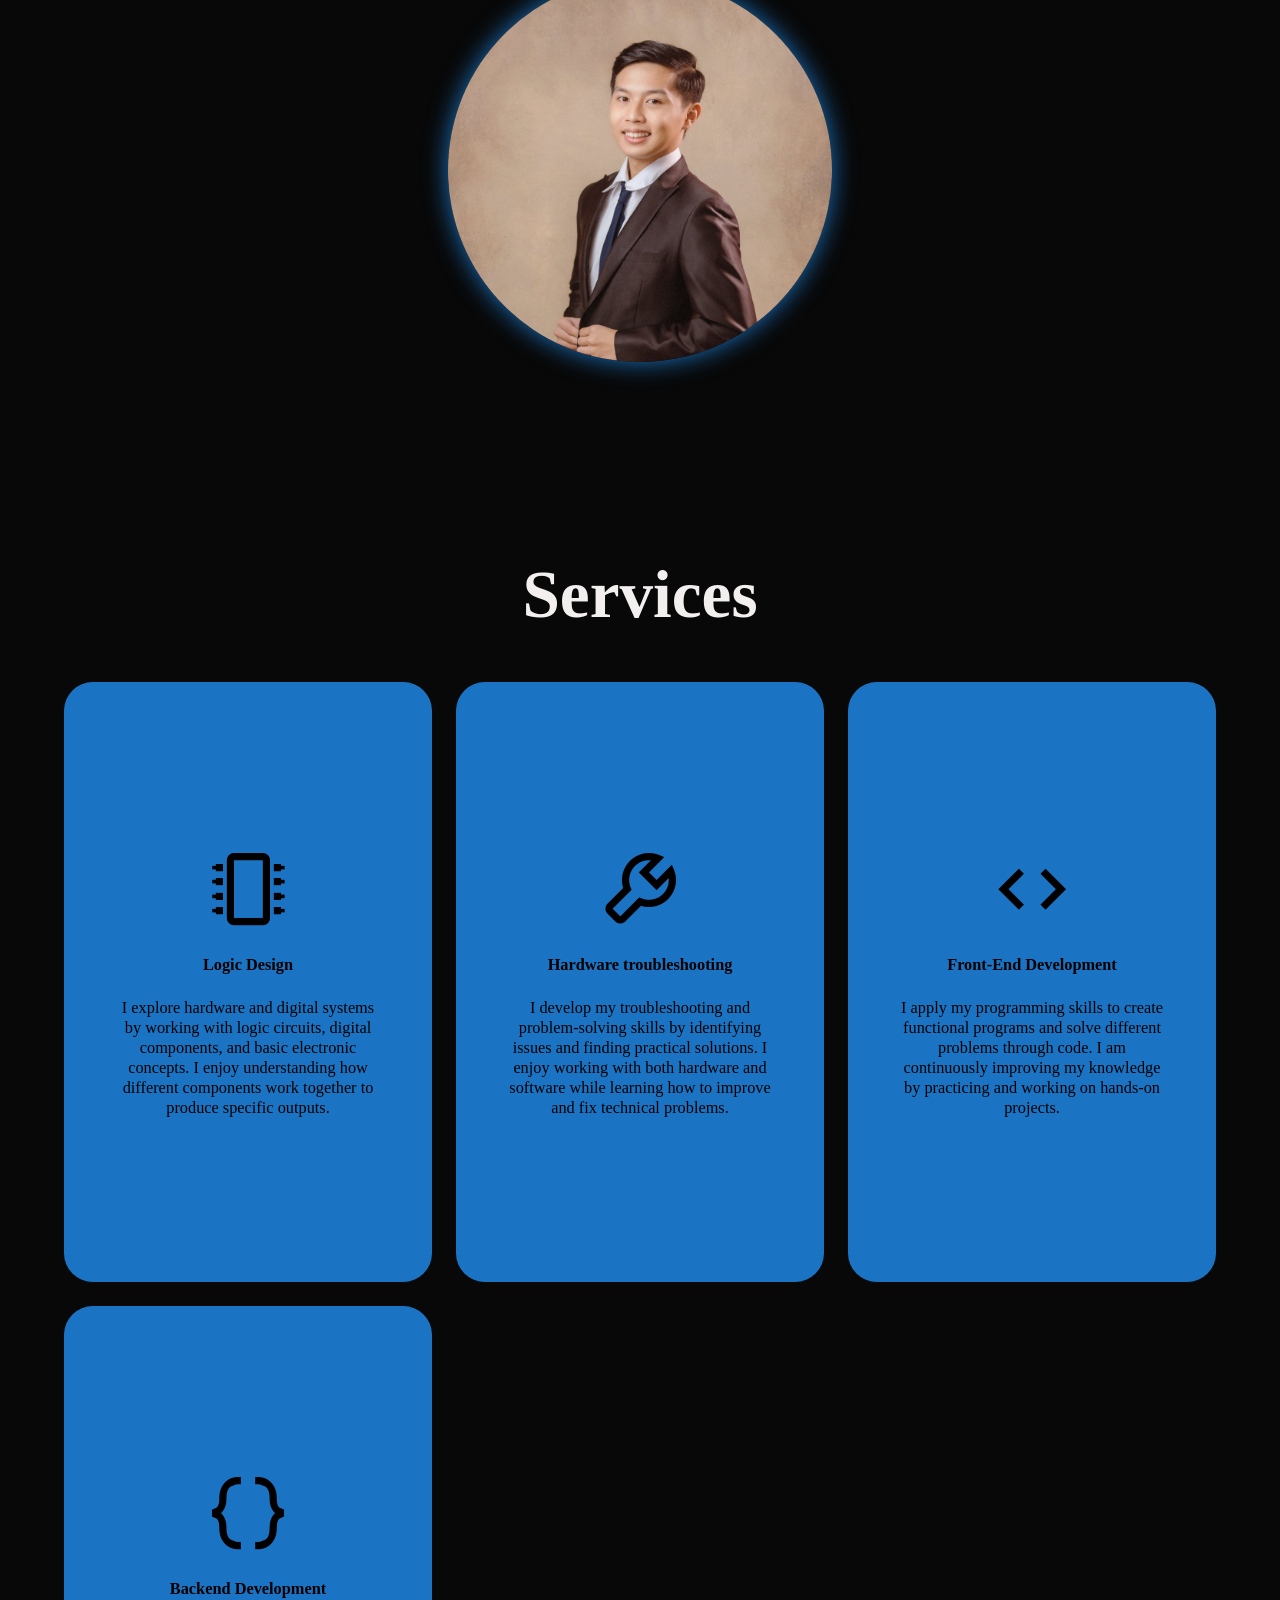
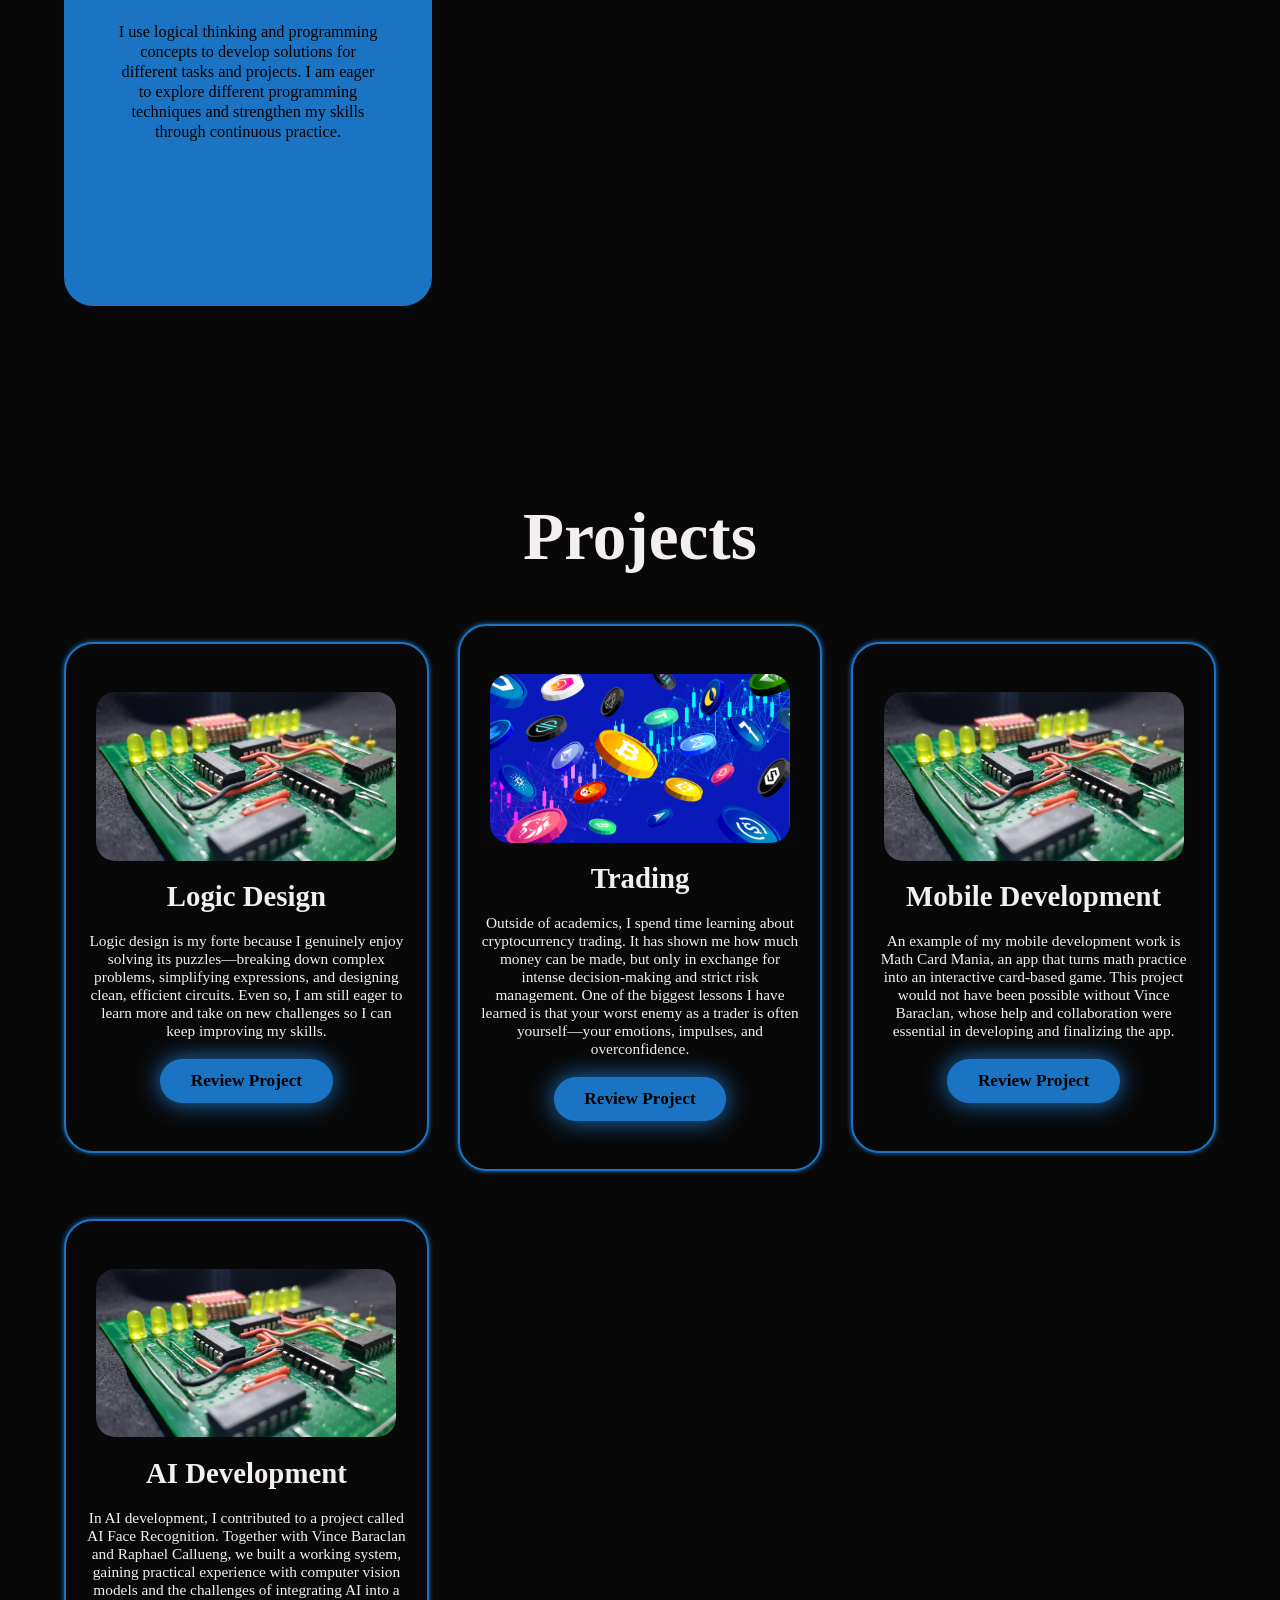
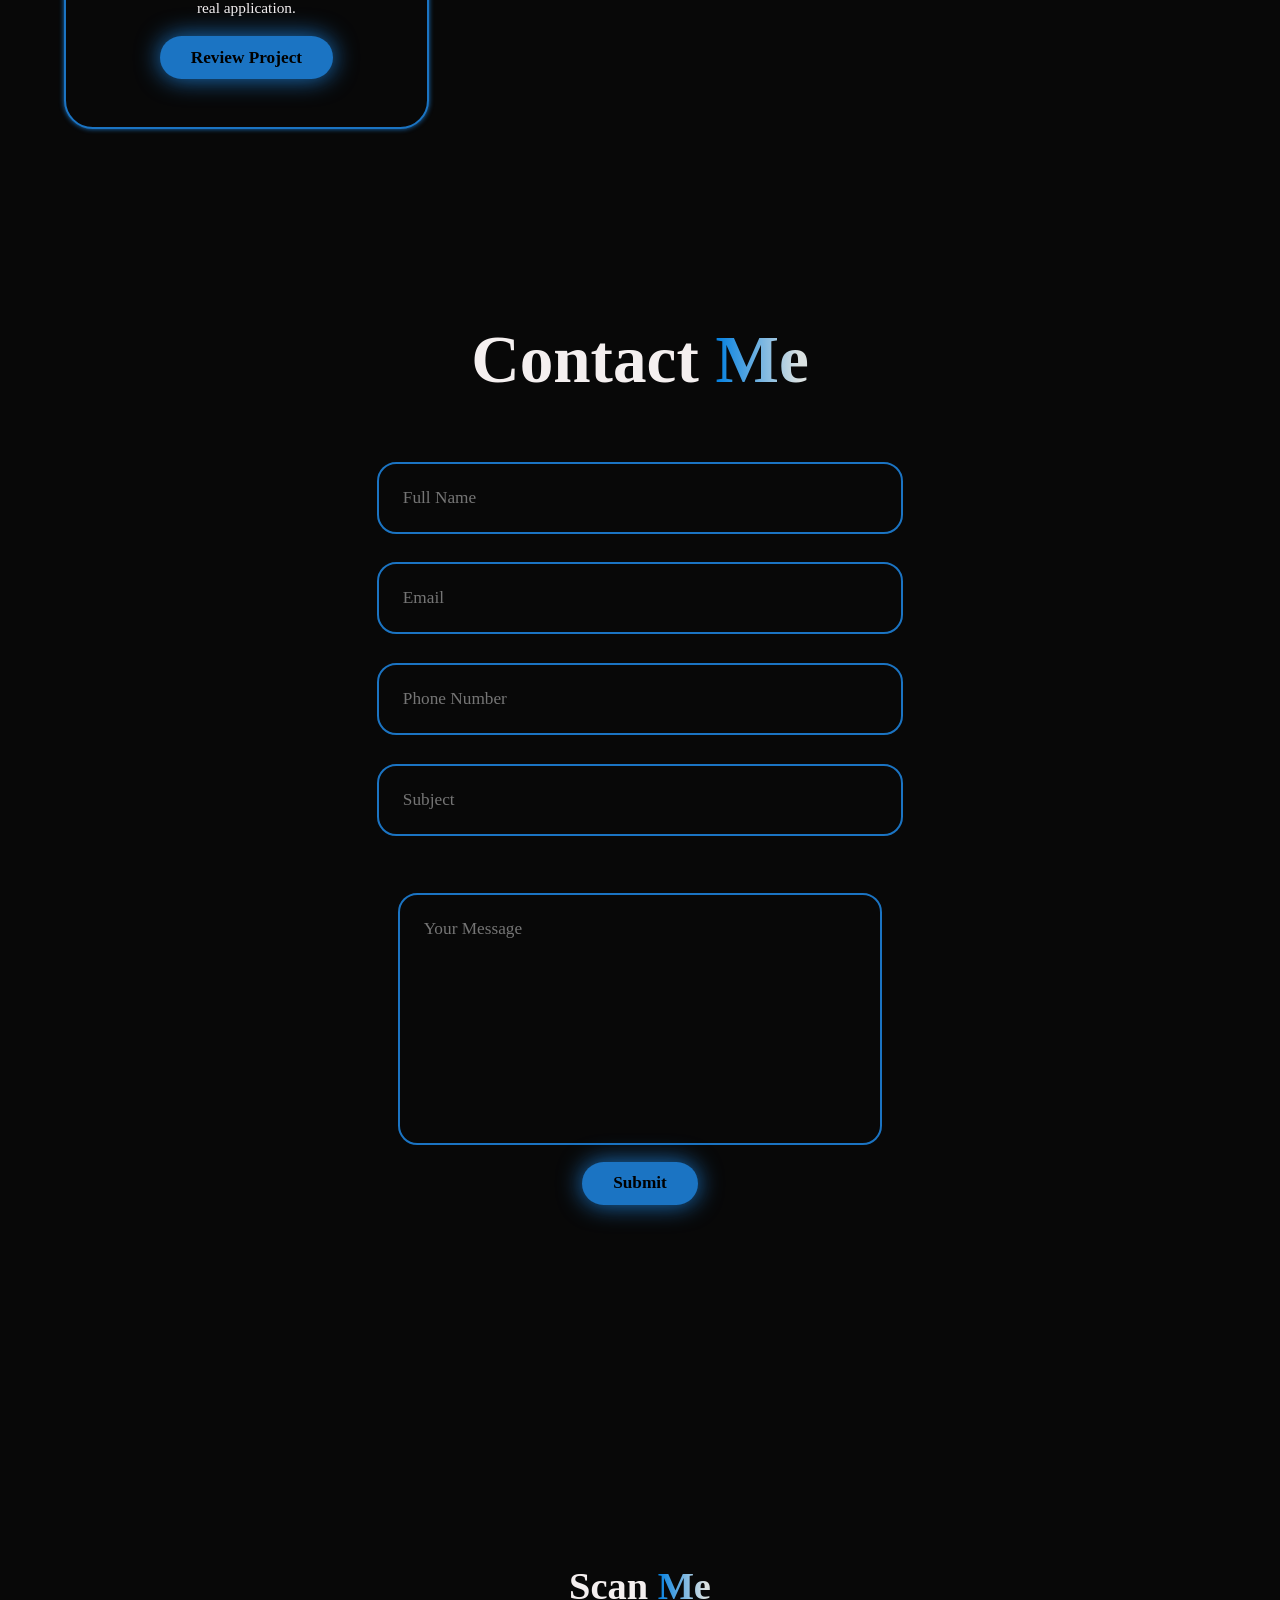
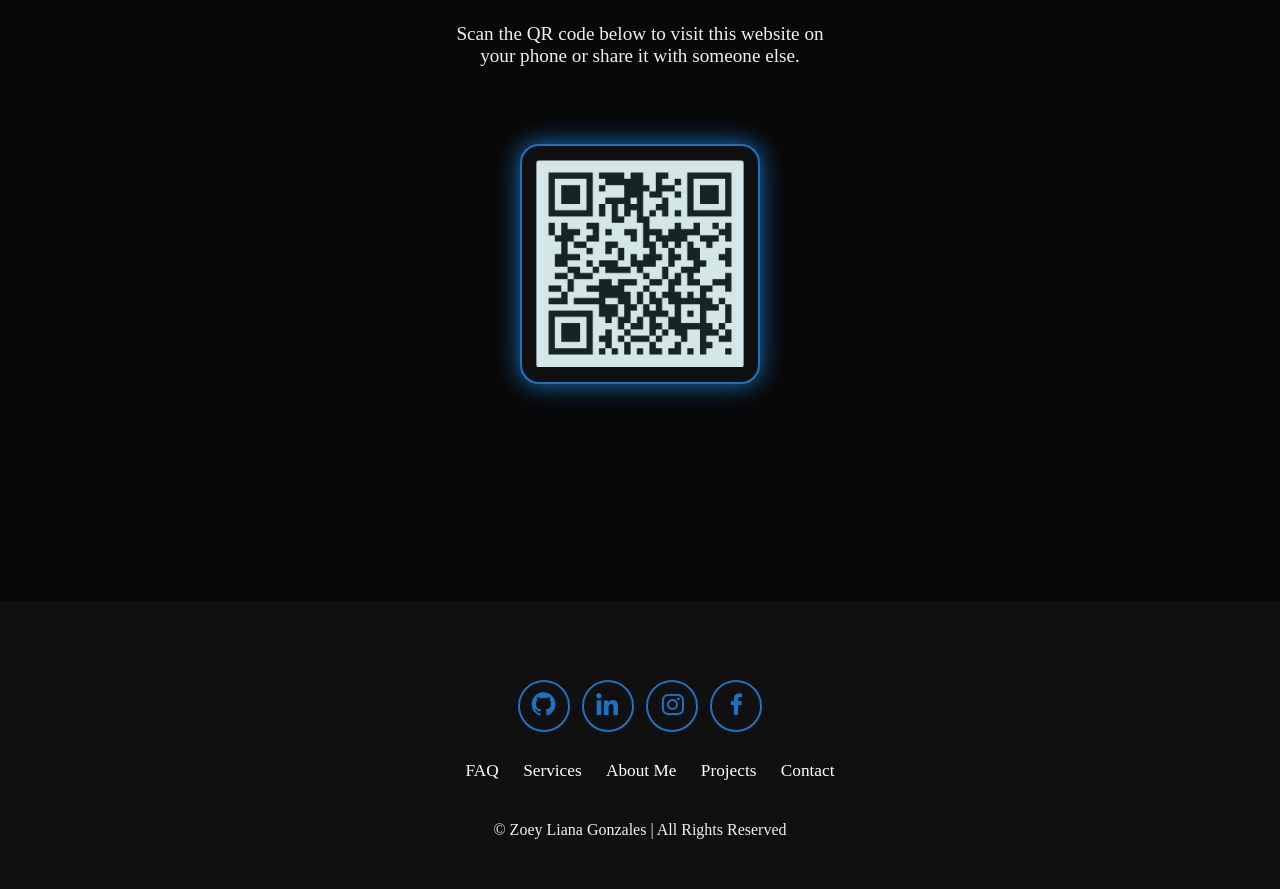
==== commit 8aa6e26b: "Update index.html" ====
--- a/index.html
+++ b/index.html
@@ -261,7 +261,7 @@
       </div>
 
       <div class="qr-img">
-        <img src="https://api.qrserver.com/v1/create-qr-code/?size=300x300&color=1b74c3&bgcolor=080808&data=https://yourwebsite.com" alt="QR code linking to this website">
+        <img src="qrcode.png" alt="QR code linking to this website">
       </div>
     </section>
 
--- a/style.css
+++ b/style.css
@@ -20,6 +20,12 @@
 body {
   background-color: var(--bg-color);
   color: var(--text-color);
+  overflow-x: hidden;
+}
+
+img {
+  max-width: 100%;
+  height: auto;
 }
 
 /*Part 0 Glowing Cursor*/
@@ -422,6 +428,39 @@
   resize: none;
 }
 
+/*Part 8 QR Code*/
+
+.qr-code{
+  display: flex;
+  align-items: center;
+  justify-content: center;
+  gap: 8rem;
+  text-align: center;
+}
+.qr-content h2{
+  font-size: 4rem;
+  margin-bottom: 1.5rem;
+}
+.qr-content p{
+  font-size: 2rem;
+  max-width: 40rem;
+}
+.qr-img img{
+  width: 25rem;
+  height: 25rem;
+  border-radius: 2rem;
+  border: 2px solid var(--main-color);
+  box-shadow: 0 0 25px var(--main-color);
+  padding: 1.5rem;
+  background-color: var(--second-bg-color);
+  transition: 0.4s ease-in-out;
+}
+.qr-img img:hover{
+  box-shadow: 0 0 50px var(--main-color),
+              0 0 50px var(--main-color);
+  transform: scale(1.03);
+}
+
 .footer{
   background-color: var(--second-bg-color);
   padding: 50px 0;
@@ -453,19 +492,24 @@
   font-size: 16px;
 }
 
+/* ===== Tablets & small laptops ===== */
 @media(max-width:1285px){
   #menu-icon{
     display: block;
+  }
+
+  .header{
+    padding: 2rem 5%;
   }
 
   .navbar{
   position: absolute;
   top: 100%;
   right: 0;
-  width: 50%;
+  width: 60%;
   padding: 1rem 3rem;
-  background: rgba(0, 0, 0, 0.8);
-  border-bottom-left-radius: 2px var(--main-color);
+  background: rgba(0, 0, 0, 0.9);
+  border-bottom-left-radius: 1rem;
   border-bottom: 2px solid var(--main-color);
   display: none;
   }
@@ -486,19 +530,30 @@
   .gradient-btn{
     display: none;
   }
+
+  section{
+    padding: 10rem 5% 5rem;
+  }
+
   .home{
     flex-direction: column-reverse;
     margin: 5rem 0;
-    gap: 5rem
+    gap: 5rem;
+    text-align: center;
   }
 
   .home-content{
     align-items: center;
     text-align:center;
   }
+
+  .home-content h1{
+    font-size: 6rem;
+  }
+
   .home-img img{
-    width: 50vw;
-    height: 50vw;
+    width: 40rem;
+    height: 40rem;
   }
   .about{
     flex-direction: column-reverse;
@@ -506,15 +561,121 @@
 
   }
 
-  .about h2{
+  .about-content h2{
     text-align: center;
     margin: 2rem 0;
   } 
-  .about img{
-    width: 52vw;
+  .about-img img{
+    width: 40rem;
+    height: 40rem;
   }
 
   .contact form{
     flex-direction: column;
   }
-}
+
+  .qr-code{
+    flex-direction: column;
+    text-align: center;
+  }
+}
+
+/* ===== Small tablets ===== */
+@media(max-width: 768px){
+  html{
+    font-size: 55%;
+  }
+
+  .header{
+    padding: 2rem 4%;
+  }
+
+  .home-content h1{
+    font-size: 5rem;
+  }
+  .home-content h3{
+    font-size: 3rem;
+  }
+  .home-content p{
+    font-size: 2rem;
+  }
+
+  .home-img img,
+  .about-img img{
+    width: 30rem;
+    height: 30rem;
+  }
+
+  .heading{
+    font-size: 5rem;
+  }
+
+  .service-box{
+    height: auto;
+    min-height: 400px;
+    padding: 2rem;
+  }
+
+  .project-card img{
+    max-width: 100%;
+  }
+
+  .footer ul li{
+    margin: 0 10px 10px;
+  }
+}
+
+/* ===== Mobile phones ===== */
+@media(max-width: 480px){
+  html{
+    font-size: 50%;
+  }
+
+  .header{
+    padding: 1.5rem 4%;
+  }
+
+  .logo{
+    font-size: 2.5rem;
+  }
+
+  .home-content h1{
+    font-size: 4rem;
+  }
+
+  .home-img img,
+  .about-img img{
+    width: 24rem;
+    height: 24rem;
+  }
+
+  .social-icons a{
+    font-size: 2.2rem;
+    padding: 0.8rem;
+    margin: 2rem 0.3rem;
+  }
+
+  .btn{
+    padding: 1rem 2rem;
+    font-size: 1.5rem;
+  }
+
+  .services-container{
+    grid-template-columns: 1fr;
+  }
+
+  .project-box{
+    grid-template-columns: 1fr;
+  }
+
+  .contact form .input-box input,
+  .contact form textarea{
+    padding: 1.5rem;
+    font-size: 1.6rem;
+  }
+
+  .qr-img img{
+    width: 18rem;
+    height: 18rem;
+  }
+}
